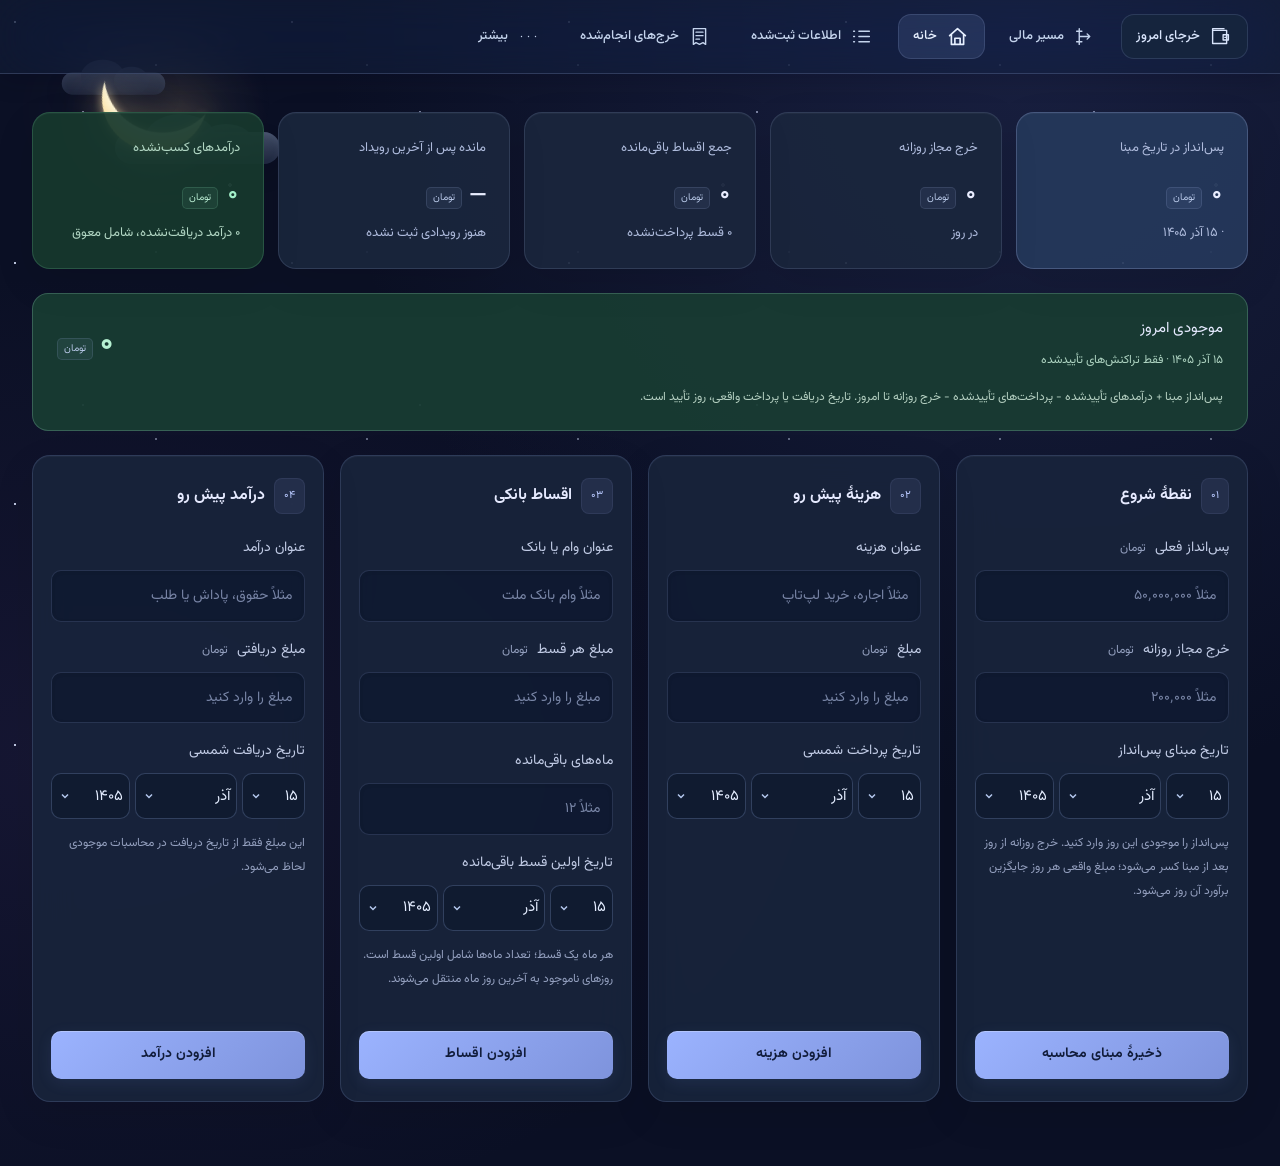
==== index.html @ f8ee8088 "desktop header" ====
<!doctype html>
<html lang="fa" dir="rtl">

<head>
  <base href="./">
  <meta charset="utf-8">
  <meta name="viewport" content="width=device-width,initial-scale=1,viewport-fit=cover">
  <meta name="theme-color" content="#0b1025">
  <title>کش زیاد | برنامه‌ریز پس‌انداز</title>
  <link rel="stylesheet" href="styles.css">
  <link rel="stylesheet" href="typography.css">
  <link rel="stylesheet" href="night.css">
  <link rel="stylesheet" href="date-dropdown.css">
  <link rel="stylesheet" href="readability.css">
  <link rel="stylesheet" href="shooting-stars.css">
  <link rel="stylesheet" href="moon.css">
  <link rel="stylesheet" href="features.css">
  <link rel="stylesheet" href="planning-tools.css">
<link rel="stylesheet" href="controls.css">
<link rel="stylesheet" href="entry-layout.css">
<link rel="stylesheet" href="message-style.css">
<link rel="stylesheet" href="mobile-dock.css">
<link rel="stylesheet" href="more-menu.css">
<link rel="stylesheet" href="spending.css">
<link rel="stylesheet" href="list-timeline.css">
<link rel="stylesheet" href="desktop-header.css">
</head>

<body>
  <div class="moon-clouds" aria-hidden="true"><span class="moon-cloud back"></span><span
      class="moon-cloud front"></span></div>
  <main class="container">
    <div class="data-toolbar"><button id="actual-open" type="button" class="quiet">خرجای امروز</button><a id="timeline-navigation" class="quiet page-link" href="/timeline">مسیر مالی</a><a id="home-navigation" class="quiet page-link" href="/">خانه</a><a id="records-navigation" class="quiet page-link" href="/app/index.html?page=records">اطلاعات ثبت‌شده</a><a id="spending-navigation" class="quiet page-link" href="/spending">خرج‌های انجام‌شده</a><button id="more-open" type="button" class="quiet" aria-haspopup="menu" aria-expanded="false" aria-controls="more-menu">بیشتر</button></div>
<div id="more-menu" class="more-menu" popover="manual" role="menu" aria-label="بیشتر"><button id="export" type="button" role="menuitem">دریافت بک آپ</button><button id="import" type="button" role="menuitem">بازیابی فایل</button><input id="backup-file" type="file" accept="application/json,.json" hidden><button id="delete-all" type="button" role="menuitem" class="delete-all">حذف همهٔ اطلاعات</button></div>
    <!-- <section id="filter-controls" class="filter-panel"><div class="tools-heading"><h2>جست‌وجو و فیلتر</h2><button id="scenario-open" class="quiet" type="button">اگر این خرید را انجام بدهم…</button></div><div class="filter-row"><div><label for="filter-query">عنوان</label><input id="filter-query" type="search" placeholder="جست‌وجوی عنوان…"></div><div><label for="filter-type">نوع</label><select id="filter-type"><option value="all">همه</option><option value="income">درآمد</option><option value="expense">هزینه</option><option value="bank">قسط بانکی</option></select></div><div><label for="filter-status">وضعیت</label><select id="filter-status"><option value="all">همه</option><option value="done">تأییدشده</option><option value="pending">تأییدنشده</option></select></div></div><div class="filter-dates"><div><label><input id="filter-from" type="checkbox">از تاریخ</label><div id="filter-from-date" class="date-picker" aria-label="شروع بازه"></div></div><div><label><input id="filter-to" type="checkbox">تا تاریخ</label><div id="filter-to-date" class="date-picker" aria-label="پایان بازه"></div></div><button id="filter-reset" class="quiet">پاک کردن فیلتر</button></div><p id="filter-summary"></p><p id="filter-error" role="status"></p></section> -->
    <section class="overview" aria-label="خلاصه مالی">
      <article class="balance"><span>پس‌انداز در تاریخ مبنا</span>
        <div class="summary-amount"><strong id="balance-value">۰</strong><span class="currency-badge">تومان</span></div>
        <small id="baseline-label"></small>
      </article>
      <article><span>خرج مجاز روزانه</span>
        <div class="summary-amount"><strong id="daily-value">۰</strong><span class="currency-badge">تومان</span></div>
        <small>در روز</small>
      </article>
      <article><span>جمع اقساط باقی‌مانده</span>
        <div class="summary-amount"><strong id="loans-value">۰</strong><span class="currency-badge">تومان</span></div>
        <small id="loans-count">۰ قسط</small>
      </article>
      <article><span>مانده پس از آخرین رویداد</span>
        <div class="summary-amount"><strong id="final-value">—</strong><span class="currency-badge">تومان</span></div>
        <small id="final-label">هنوز رویدادی ثبت نشده</small>
      </article>
      <article class="upcoming-income"><span>درآمدهای کسب‌نشده</span>
        <div class="summary-amount"><strong id="pending-income-value">۰</strong><span
            class="currency-badge">تومان</span></div><small id="pending-income-count">درآمدهای با تاریخ دریافت بعد از
          امروز</small>
      </article>
    </section>
    <section class="today-panel">
      <div><span>موجودی امروز</span><small id="today-date"></small></div>
      <div class="summary-amount"><strong id="today-value">۰</strong><span class="currency-badge">تومان</span></div>
      <p>پس‌انداز مبنا + درآمدهای تأییدشده − پرداخت‌های تأییدشده − خرج روزانه تا امروز. تاریخ دریافت یا پرداخت واقعی،
        روز تأیید است.</p>
    </section>
    <div class="layout">
      <aside class="forms">
        <section class="panel">
          <div class="panel-title"><span class="step">۰۱</span>
            <h2>نقطهٔ شروع</h2>
          </div>
          <form id="settings-form" novalidate><label for="savings">پس‌انداز فعلی <em>تومان</em></label><input
              id="savings" inputmode="numeric" placeholder="مثلاً ۵۰٬۰۰۰٬۰۰۰" autocomplete="off" required><label
              for="daily">خرج مجاز روزانه <em>تومان</em></label><input id="daily" inputmode="numeric"
              placeholder="مثلاً ۲۰۰٬۰۰۰" autocomplete="off" required><label id="base-date-label">تاریخ مبنای
              پس‌انداز</label>
            <div id="base-date" class="date-picker" role="group" aria-labelledby="base-date-label"></div>
            <p class="field-note">پس‌انداز را موجودی این روز وارد کنید. خرج روزانه از روز بعد از مبنا کسر می‌شود؛ مبلغ
              واقعی هر روز جایگزین برآورد آن روز می‌شود.</p><button type="submit" class="primary">ذخیرهٔ مبنای
              محاسبه</button>
          </form>
        </section>
        <section class="panel">
          <div class="panel-title"><span class="step">۰۲</span>
            <h2 id="expense-heading">هزینهٔ پیش رو</h2>
          </div>
          <form id="expense-form" novalidate><label for="expense-title">عنوان هزینه</label><input id="expense-title"
              maxlength="100" placeholder="مثلاً اجاره، خرید لپ‌تاپ" required><label for="expense-amount">مبلغ
              <em>تومان</em></label><input id="expense-amount" inputmode="numeric" placeholder="مبلغ را وارد کنید" required><label
              id="expense-date-label">تاریخ پرداخت شمسی</label>
            <div id="expense-date" class="date-picker" role="group" aria-labelledby="expense-date-label"></div>
            <div class="form-actions"><button id="expense-submit" type="submit" class="primary">افزودن
                هزینه</button><button id="expense-cancel" type="button" class="quiet" hidden>لغو ویرایش</button></div>
          </form>
        </section>
        <section class="panel">
          <div class="panel-title"><span class="step">۰۳</span>
            <h2 id="loan-heading">اقساط بانکی</h2>
          </div>
          <form id="loan-form" novalidate><label for="loan-title">عنوان وام یا بانک</label><input id="loan-title"
              maxlength="100" placeholder="مثلاً وام بانک ملت" required>
            <div class="two-fields">
              <div><label for="loan-amount">مبلغ هر قسط <em>تومان</em></label><input id="loan-amount"
                  inputmode="numeric" placeholder="مبلغ را وارد کنید" required></div>
              <div><label for="loan-months">ماه‌های باقی‌مانده</label><input id="loan-months" inputmode="numeric"
                  placeholder="مثلاً ۱۲" required></div>
            </div><label id="loan-date-label">تاریخ اولین قسط باقی‌مانده</label>
            <div id="loan-date" class="date-picker" role="group" aria-labelledby="loan-date-label"></div>
            <p class="field-note">هر ماه یک قسط؛ تعداد ماه‌ها شامل اولین قسط است. روزهای ناموجود به آخرین روز ماه منتقل
              می‌شوند.</p>
            <div class="form-actions"><button id="loan-submit" type="submit" class="primary">افزودن
                اقساط</button><button id="loan-cancel" type="button" class="quiet" hidden>لغو ویرایش</button></div>
          </form>
        </section>
        <section class="panel">
          <div class="panel-title"><span class="step">۰۴</span>
            <h2>درآمد پیش رو</h2>
          </div>
          <form id="income-form" novalidate><label for="income-title">عنوان درآمد</label><input id="income-title"
              maxlength="100" placeholder="مثلاً حقوق، پاداش یا طلب" required><label for="income-amount">مبلغ دریافتی
              <em>تومان</em></label><input id="income-amount" inputmode="numeric" placeholder="مبلغ را وارد کنید" required><label
              id="income-date-label">تاریخ دریافت شمسی</label>
            <div id="income-date" class="date-picker" role="group" aria-labelledby="income-date-label"></div>
            <p class="field-note">این مبلغ فقط از تاریخ دریافت در محاسبات موجودی لحاظ می‌شود.</p>
            <div class="form-actions"><button type="submit" class="primary">افزودن درآمد</button></div>
          </form>
        </section>
        
      </aside>
      <div class="content">
        

        <span id="save-state" hidden></span>
      </div>
    </div>
    <section id="records-page" hidden>
      <div class="records-page-heading">
        <div>
          <p class="eyebrow">مدیریت اطلاعات</p>
          <h1>اطلاعات ثبت‌شده</h1>
        </div><a class="quiet page-link" href="/app/index.html">بازگشت به برنامه‌ریز</a>
      </div>
      <div class="content records-page-grid">
        <section class="panel">
          <div class="section-top">
            <h2>وام‌های ثبت‌شده</h2><span class="pill" id="bank-count">۰ وام</span>
          </div>
          <div id="loans-list" class="records"></div>
        </section>

        <section class="panel">
          <div class="section-top">
            <h2>هزینه‌های ثبت‌شده</h2><span class="pill" id="expense-count">۰ هزینه</span>
          </div>
          <div id="expenses-list" class="records"></div>
        </section>

        <section class="panel">
          <div class="section-top">
            <h2>درآمدهای ثبت‌شده</h2><span class="pill" id="income-count">۰ درآمد</span>
          </div>
          <div id="incomes-list" class="records"></div>
        </section>
      </div>
    </section>
    <section id="actual-records-panel" class="panel" style="margin-top:24px">
      <h2>خرج‌های واقعی روزانه</h2>
      <div id="actual-days-list" class="records"></div>
    </section>
    <!-- گزارش ماهانه فعلاً غیرفعال است
<section id="monthly-page" hidden>
      <div class="records-page-heading">
        <div>
          <p class="eyebrow">تصویر ماه‌به‌ماه</p>
          <h1>گزارش ماهانه</h1>
        </div>
      </div>
      <div class="content">
        <section class="panel">
          <div class="section-top">
            <h2>گزارش ماهانه</h2><span class="pill">تومان</span>
          </div>
          <p class="explanation">جمع واقعی و برنامه‌ریزی‌شده با هم؛ ماندهٔ پیش‌بینی‌شده در پایان کامل هر ماه، شامل خرج
            روزانه تا آخر ماه است.</p>
          <div class="monthly-scroll">
            <table class="monthly-table">
              <thead>
                <tr>
                  <th>ماه شمسی</th>
                  <th>درآمد</th>
                  <th>هزینه</th>
                  <th>اقساط</th>
                  <th>خرج روزانه</th>
                  <th>ماندهٔ پایان ماه</th>
                </tr>
              </thead>
              <tbody id="monthly-body"></tbody>
            </table>
          </div><button id="monthly-more" class="quiet load-more" hidden>ماه‌های بیشتر</button>
        </section>
      </div>
    </section>
  -->
<section id="timeline-page" hidden><div class="records-page-heading"><h1>مسیر مالی</h1><a class="quiet page-link" href="/">بازگشت به داشبورد</a></div><div class="content"><section class="panel forecast">
          <div class="section-top">
            <div>
              <p class="eyebrow">مسیر مالی شما</p>
              <h2>پس از هر دریافت و پرداخت چقدر می‌ماند؟</h2>
            </div><span class="pill" id="event-count">۰ پرداخت</span>
          </div>
          <p class="explanation">مانده = پس‌انداز مبنا + درآمدهای دریافتی تا این تاریخ − خرج روزانهٔ روزهای سپری‌شده −
            هزینه‌ها و اقساط تا همین تاریخ.</p>
          <div class="event-legend" aria-label="راهنمای رنگ رویدادها"><span class="income">درآمد · افزایش
              موجودی</span><span class="expense">هزینه · کاهش موجودی</span><span class="bank">قسط بانکی · کاهش
              موجودی</span></div>
          <div class="insight" id="insight"></div>
          <div id="timeline" class="timeline"></div>
          <div id="empty" class="empty"><span aria-hidden="true">＋</span>
            <h3>اولین رویداد مالی را اضافه کنید</h3>
            <p>درآمد، هزینه یا قسط بانکی ثبت کنید تا ماندهٔ هر تاریخ مشخص شود.</p>
          </div><button id="show-more" class="quiet load-more" hidden>نمایش رویدادهای بیشتر</button>
        </section></div></section>
<section id="spending-page" hidden><header class="spent-heading"><div><p class="eyebrow">دفتر خرج‌های شما</p><h1>خرج‌های انجام‌شده</h1></div><div class="spent-summary"><strong><span id="spent-total">۰</span> تومان</strong><span id="spent-count">۰ خرج</span></div></header><div class="spent-layout"><section class="panel spent-form-panel"><h2>ثبت خرج</h2><form id="spent-form" novalidate><label for="spent-title">عنوان</label><input id="spent-title" maxlength="100" placeholder="مثلاً خرید نان یا تاکسی" required><label for="spent-amount">هزینه به تومان</label><input id="spent-amount" inputmode="numeric" placeholder="مبلغ را وارد کنید" required><label id="spent-date-label">تاریخ دقیق شمسی</label><div id="spent-date" class="date-picker" role="group" aria-labelledby="spent-date-label"></div><p>جمع ریزخرج‌های هر روز جای برآورد روزانهٔ همان روز می‌نشیند. هزینه یا قسطی که جدا ثبت کرده‌اید، اینجا دوباره وارد نکنید. روزهای قبل از مبنا فقط در این دفتر ثبت می‌شوند.</p><div class="spent-actions"><button id="spent-submit" type="submit" class="primary">ثبت خرج</button><button id="spent-cancel" type="button" class="quiet" hidden>لغو ویرایش</button></div></form></section><div id="spent-months" class="spent-months"></div></div></section>
</main>
  <div id="toast" class="toast" role="status" aria-live="polite" hidden></div>
  <dialog id="actual-dialog">
          <h2>خرجای امروز</h2>
          <p class="actual-note">مجموع خریدهای روزانه را ثبت کنید؛ مبلغ این روز جای سقف تخمینی می‌نشیند. هزینه‌ها و
            اقساطی را که جدا ثبت کرده‌اید دوباره وارد نکنید. روز بدون خرج را صفر ثبت کنید. ثبت در خود روز مبنا هم مجاز است؛ مبلغ آن روز مستقیماً از موجودی کم می‌شود.</p>
          <form id="actual-form" novalidate><label for="actual-amount">مجموع خرج روز به تومان</label><input
              id="actual-amount" inputmode="numeric" placeholder="مبلغ را وارد کنید"><label>تاریخ روز</label>
            <div id="actual-date" class="date-picker" aria-label="تاریخ خرج واقعی"></div><button class="primary"
              type="submit" style="margin-top:16px">ثبت خرج واقعی</button>
          <button type="button" id="actual-cancel" class="quiet">انصراف</button></form>
        </dialog>
  <dialog id="confirm-dialog">
    <form method="dialog">
      <h2 id="confirm-title">حذف رکورد</h2>
      <p>این مورد از برنامه و محاسبات حذف می‌شود.</p>
      <div class="dialog-actions"><button value="cancel" class="quiet">انصراف</button><button value="delete"
          class="danger">حذف</button></div>
    </form>
  </dialog>
  <dialog id="delete-all-dialog">
    <form method="dialog">
      <h2>حذف همهٔ اطلاعات؟</h2>
      <p>پس‌انداز، خرج روزانه، هزینه‌ها، درآمدها و تمام اقساط بانکی پاک می‌شوند. این عملیات قابل بازگشت نیست؛ برای
        نگه‌داری اطلاعات ابتدا فایل بگیرید.</p>
      <div class="dialog-actions"><button value="cancel" class="quiet" autofocus>انصراف</button><button
          value="delete-all" class="danger">حذف همهٔ اطلاعات</button></div>
    </form>
  </dialog>
  <dialog id="edit-dialog">
    <form id="edit-form" novalidate>
      <h2>ویرایش رکورد</h2><label for="edit-title">عنوان</label><input id="edit-title" maxlength="100" required><label
        for="edit-amount">مبلغ به تومان</label><input id="edit-amount" inputmode="numeric" required>
      <div id="edit-months-field"><label for="edit-months">تعداد ماه‌ها</label><input id="edit-months"
          inputmode="numeric"></div><label id="edit-date-label">تاریخ شمسی</label>
      <div id="edit-date" class="date-picker" role="group" aria-labelledby="edit-date-label"></div>
      <p id="edit-note" class="field-note"></p>
      <div class="dialog-actions"><button id="edit-cancel" type="button" class="quiet">انصراف</button><button
          type="submit" class="primary">ذخیره تغییرات</button></div>
    </form>
  </dialog>
  <dialog id="scenario-dialog">
    <form id="scenario-form" novalidate>
      <h2>شبیه‌سازی خرید</h2>
      <p class="actual-note">بدون تغییر یا ذخیره در اطلاعات اصلی، اثر یک خرید را بررسی کنید.</p><label
        for="scenario-title">عنوان خرید</label><input id="scenario-title" maxlength="100"
        placeholder="مثلاً خرید گوشی"><label for="scenario-amount">مبلغ به تومان</label><input id="scenario-amount"
        inputmode="numeric"><label>تاریخ خرید</label>
      <div id="scenario-date" class="date-picker" aria-label="تاریخ خرید فرضی"></div>
      <div class="tools-actions"><button type="submit" class="primary">محاسبهٔ اثر خرید</button><button
          id="scenario-close" type="button" class="quiet">بستن</button></div>
      <div id="scenario-result" aria-live="polite"></div>
    </form>
  </dialog>
  <script src="page-view.js"></script>
  <script src="planner.js"></script>
  <script src="finance.js"></script>
  <script src="toast-ui.js"></script>
  <script src="app.js"></script>
  <script src="features.js"></script>
  <script src="planning-tools.js"></script>
  <script src="spending.js"></script>
<script src="amount-format.js"></script>
  <script src="date-dropdown.js"></script>
  <script src="shooting-stars.js"></script>
<script src="toolbar.js"></script>
<script src="more.js"></script>
</body>

</html>
---- styles.css ----
:root {
    font-family: Tahoma, 'Segoe UI', sans-serif;
    color: #273c33;
    background: #f3f5f1;
    font-size: 14px;
    --green: #286449;
    --muted: #758177;
    --line: #e4e9e1
}

* {
    box-sizing: border-box
}

body {
    margin: 0
}

button,
input,
select {
    font: inherit
}

button {
    cursor: pointer
}

button,
input,
select {
    border-radius: 10px
}

button {
    border: 0;
    transition: background .2s, transform .2s
}

button:hover {
    transform: translateY(-1px)
}

button:disabled {
    cursor: wait;
    opacity: .6
}

button[hidden],
[hidden] {
    display: none !important
}

h1,
h2,
h3,
p {
    margin: 0
}

h2 {
    font-size: 16px;
    line-height: 1.8
}

h3 {
    font-size: 15px
}

.container {
    max-width: 1280px;
    margin: auto;
    padding: 38px 32px
}

.header {
    display: flex;
    justify-content: space-between;
    align-items: center;
    gap: 20px;
    margin-bottom: 30px
}

.identity {
    display: flex;
    gap: 14px;
    align-items: center
}

.logo {
    width: 48px;
    height: 48px;
    display: grid;
    place-items: center;
    background: var(--green);
    border-radius: 16px;
    color: white;
    font-size: 28px
}

h1 {
    font-size: 27px;
    font-weight: 700
}

.identity p {
    color: var(--muted);
    font-size: 12px;
    margin-top: 6px
}

.backup {
    display: flex;
    gap: 8px
}

.quiet {
    padding: 11px 15px;
    background: #eaf0e5;
    color: #42604b;
    font-size: 12px
}

.quiet:hover {
    background: #dfe8d9
}

.overview {
    display: grid;
    grid-template-columns: repeat(4, minmax(0, 1fr));
    gap: 14px;
    margin-bottom: 24px
}

.overview article {
    background: white;
    border: 1px solid var(--line);
    border-radius: 18px;
    padding: 23px;
    min-width: 0
}

.overview .balance {
    background: #254d3b;
    color: #fff;
    border-color: #254d3b
}

.overview article>span {
    font-size: 12px;
    display: block;
    color: var(--muted);
    margin-bottom: 16px
}

.overview .balance>span,
.overview .balance small {
    color: #c3d5c3
}

.overview strong {
    font-family: 'Segoe UI', Tahoma, sans-serif;
    display: block;
    font-size: clamp(21px, 2.2vw, 30px);
    font-weight: 600;
    overflow-wrap: anywhere;
    font-variant-numeric: tabular-nums
}

.overview small {
    display: block;
    font-size: 11px;
    margin-top: 9px;
    color: var(--muted);
    line-height: 1.8
}

.layout {
    display: grid;
    grid-template-columns: 340px minmax(0, 1fr);
    gap: 24px;
    align-items: start
}

.forms,
.content {
    display: grid;
    gap: 20px;
    min-width: 0
}

.panel {
    background: #fff;
    border: 1px solid var(--line);
    border-radius: 18px;
    padding: 24px
}

.panel-title {
    display: flex;
    gap: 12px;
    align-items: center;
    margin-bottom: 24px
}

.step {
    font-size: 11px;
    background: #eff3e9;
    color: #6b8061;
    border-radius: 8px;
    padding: 7px 9px
}

label {
    display: block;
    font-size: 12px;
    margin: 16px 0 8px;
    color: #526556
}

label:first-child {
    margin-top: 0
}

label em {
    font-size: 10px;
    font-style: normal;
    color: #8d978d;
    margin-right: 5px
}

input,
select {
    width: 100%;
    min-width: 0;
    min-height: 44px;
    border: 1px solid #dce3d8;
    background: #fbfcf9;
    padding: 10px 12px;
    color: #2b4232;
    outline: none
}

input:focus,
select:focus {
    border-color: #7f9e75;
    box-shadow: 0 0 0 3px #66935c14
}

input::placeholder {
    color: #a3ada1;
    font-size: 12px
}

.date-picker {
    display: grid;
    grid-template-columns: .8fr 1.3fr 1fr;
    gap: 6px
}

.date-picker select {
    padding: 9px 6px;
    font-size: 12px
}

.field-note {
    color: #86907f;
    font-size: 11px;
    line-height: 2;
    margin: 12px 0
}

.primary {
    padding: 13px 18px;
    background: var(--green);
    color: white;
    font-size: 13px
}

.primary:hover {
    background: #1e5039
}

.forms .primary {
    flex: 1
}

#settings-form>.primary {
    width: 100%;
    margin-top: 8px
}

.form-actions {
    display: flex;
    gap: 8px;
    margin-top: 20px
}

.two-fields {
    display: grid;
    grid-template-columns: 1.2fr 1fr;
    gap: 10px
}

.two-fields label {
    margin-top: 16px
}

.section-top {
    display: flex;
    justify-content: space-between;
    align-items: center;
    gap: 12px
}

.pill {
    background: #eef3e8;
    color: #70815e;
    border-radius: 100px;
    padding: 6px 10px;
    font-size: 11px;
    white-space: nowrap
}

.eyebrow {
    color: #829478;
    font-size: 11px;
    margin-bottom: 7px
}

.explanation {
    color: var(--muted);
    line-height: 2;
    font-size: 12px;
    margin: 18px 0
}

.insight {
    border: 1px solid #dbe7d2;
    background: #f3f8ed;
    color: #4d693d;
    border-radius: 12px;
    font-size: 12px;
    line-height: 2;
    padding: 14px 16px;
    margin-bottom: 22px
}

.insight.warning {
    background: #fff5ef;
    border-color: #f3dece;
    color: #9a5933
}

.insight:empty {
    display: none
}

.timeline {
    display: grid;
    gap: 12px
}

.payment {
    border: 1px solid #e6ebe1;
    border-radius: 13px;
    overflow: hidden
}

.payment-head {
    display: flex;
    justify-content: space-between;
    gap: 12px;
    background: #f7f9f4;
    padding: 12px 16px;
    color: #718367;
    font-size: 12px
}

.payment-head .past {
    font-size: 10px;
    color: #8b9186
}

.payment-items {
    padding: 4px 16px
}

.payment-line {
    display: flex;
    gap: 10px;
    justify-content: space-between;
    padding: 12px 0;
    border-bottom: 1px solid #eff1eb;
    line-height: 1.8;
    font-size: 13px
}

.payment-line:last-child {
    border: 0
}

.payment-line span:first-child {
    overflow-wrap: anywhere;
    min-width: 0
}

.payment-line .amount {
    white-space: nowrap;
    color: #536b51
}

.type {
    font-style: normal;
    font-size: 10px;
    padding: 3px 6px;
    border-radius: 5px;
    background: #eef0fb;
    color: #777fa9;
    margin-left: 7px;
    white-space: nowrap
}

.type.bank {
    background: #f7efdf;
    color: #987a3c
}

.day-cost {
    padding: 0 16px 12px;
    font-size: 11px;
    color: #8a9483;
    line-height: 1.8
}

.payment-total {
    border-top: 1px solid #e9eee3;
    padding: 14px 16px;
    display: flex;
    justify-content: space-between;
    gap: 10px;
    align-items: center;
    font-size: 12px
}

.payment-total strong {
    font-size: 18px;
    font-weight: 600
}

.negative {
    color: #bd594b !important
}

.payment-total small {
    font-size: 10px;
    font-weight: 400;
    margin-right: 3px
}

.empty {
    text-align: center;
    padding: 58px 12px;
    color: #809076
}

.empty>span {
    display: grid;
    place-items: center;
    margin: 0 auto 18px;
    width: 48px;
    height: 48px;
    border-radius: 50%;
    background: #f0f5eb;
    font-size: 27px;
    color: #9bad8c
}

.empty h3 {
    color: #647858;
    margin-bottom: 10px
}

.empty p {
    font-size: 12px;
    line-height: 2
}

.records {
    display: grid;
    margin-top: 18px
}

.record {
    padding: 17px 0;
    border-bottom: 1px solid #edf0e8;
    display: flex;
    gap: 14px;
    justify-content: space-between;
    align-items: center
}

.record:last-child {
    border-bottom: 0;
    padding-bottom: 0
}

.record h3 {
    line-height: 1.8;
    overflow-wrap: anywhere
}

.record p {
    font-size: 11px;
    color: #829078;
    line-height: 2;
    margin-top: 4px
}

.record-main {
    min-width: 0
}

.record-actions {
    display: flex;
    gap: 5px;
    flex-shrink: 0
}

.record-actions button {
    background: transparent;
    color: #75856a;
    font-size: 11px;
    padding: 8px
}

.record-actions button.delete {
    color: #b4695e
}

.record-actions button:hover {
    background: #f3f5ef
}

.records>.muted {
    color: #919b8b;
    font-size: 12px;
    line-height: 1.8
}

.footnote {
    padding: 0 6px;
    color: #919b8c;
    font-size: 11px;
    line-height: 2.2
}

.footnote>span {
    color: #6b805c
}

.footnote p {
    margin-top: 5px
}

.toast {
    position: fixed;
    bottom: 24px;
    left: 50%;
    transform: translateX(-50%);
    max-width: min(90vw, 500px);
    padding: 15px 22px;
    border-radius: 13px;
    background: #254d3b;
    color: white;
    box-shadow: 0 10px 30px #203d3025;
    font-size: 13px;
    z-index: 10;
    line-height: 1.9
}

.toast.error {
    background: #993f35
}

.load-more {
    display: block;
    margin: 20px auto 0
}

dialog {
    border: 1px solid var(--line);
    border-radius: 18px;
    max-width: 400px;
    width: 90%;
    padding: 26px;
    color: #273c33
}

dialog::backdrop {
    background: #18332766;
    backdrop-filter: blur(3px)
}

dialog p {
    font-size: 13px;
    line-height: 2;
    margin: 15px 0 25px;
    color: #7b8773
}

.dialog-actions {
    display: flex;
    justify-content: flex-end;
    gap: 10px
}

.danger {
    color: white;
    background: #af5149;
    padding: 11px 20px
}

:focus-visible {
    outline: 2px solid #789c65;
    outline-offset: 3px
}

@media(max-width:1000px) {
    .container {
        padding: 26px 20px
    }

    .layout {
        grid-template-columns: 300px minmax(0, 1fr);
        gap: 18px
    }

    .panel {
        padding: 20px
    }

    .overview {
        grid-template-columns: repeat(2, minmax(0, 1fr))
    }

    .overview strong {
        font-size: 27px
    }
}

@media(max-width:700px) {
    .container {
        padding: 24px 16px
    }

    .header {
        align-items: flex-start;
        flex-direction: column;
        gap: 18px
    }

    .backup {
        width: 100%
    }

    .backup button {
        flex: 1
    }

    .overview {
        gap: 10px
    }

    .overview article {
        padding: 17px 14px;
        border-radius: 14px
    }

    .overview article>span {
        font-size: 11px;
        margin-bottom: 13px
    }

    .overview strong {
        font-size: 23px
    }

    .layout {
        grid-template-columns: 1fr
    }

    .forms {
        gap: 16px
    }

    .content {
        gap: 16px
    }

    .panel {
        padding: 20px;
        border-radius: 15px
    }

    .forecast .section-top {
        align-items: flex-start
    }

    .forecast h2 {
        font-size: 15px
    }

    .record {
        align-items: flex-start;
        gap: 8px
    }

    .record-actions {
        gap: 0
    }

    .payment-head {
        font-size: 11px
    }

    .payment-line {
        font-size: 12px
    }

    .payment-total strong {
        font-size: 17px
    }

    .footnote {
        margin-bottom: 20px
    }
}

@media(prefers-reduced-motion:no-preference) {

    .panel,
    .overview {
        animation: enter .45s ease both
    }

    @keyframes enter {
        from {
            opacity: 0;
            transform: translateY(8px)
        }

        to {
            opacity: 1;
            transform: translateY(0)
        }
    }
}

@media(prefers-reduced-motion:reduce) {
    * {
        animation: none !important;
        transition: none !important
    }
}
---- typography.css ----
@font-face {
  font-family: Vazirmatn;
  src: url('fonts/Vazirmatn.woff2') format('woff2');
  font-weight: 100 900;
  font-style: normal;
  font-display: swap;
}

:root {
  font-family: Vazirmatn, Tahoma, sans-serif;
  font-size: 15px;
}

body {
  line-height: 1.85;
}

button,
input,
select,
textarea {
  font-family: inherit;
}

.overview strong {
  font-family: inherit;
  letter-spacing: -.6px;
  line-height: 1.6;
}

h1,
h2,
h3 {
  font-weight: 650;
}

label {
  font-size: 14px;
}

label em,
.field-note,
.footnote {
  font-size: 12px;
}

.date-picker select,
.quiet,
.primary {
  font-size: 14px;
}

.identity p,
.overview article>span,
.overview small {
  font-size: 13px;
}

.explanation,
.insight,
.payment-line,
.record p {
  font-size: 14px;
}

.payment-head,
.day-cost,
.payment-total {
  font-size: 13px;
}

input::placeholder {
  font-size: 13px;
}

@media (max-width:700px) {

  .overview article>span,
  .payment-head,
  .day-cost {
    font-size: 12px;
  }

  .date-picker select {
    font-size: 13px;
  }
}
---- night.css ----
:root {
    color-scheme: dark;
    --green: #7f9ff3;
    --muted: #a5afcc;
    --line: #b6c8ff1a;
    background: #0b1025;
    color: #e6eaff
}

.payment-line .income-amount {
    color: #9cddc0;
    direction: ltr;
    unicode-bidi: isolate
}

.data-toolbar {
    display: flex;
    justify-content: space-between;
    align-items: center;
    gap: 12px;
    margin-bottom: 24px;
    flex-wrap: wrap
}

.delete-all {
    background: #da797512;
    color: #f2a6a0;
    border: 1px solid #ed93882e;
    padding: 9px 13px;
    font-size: 12px
}

.delete-all:hover {
    background: #da797525
}

body {
    background: radial-gradient(ellipse at 80% 2%, #35407855, transparent 48%), radial-gradient(ellipse at 5% 65%, #41306935, transparent 45%), #0b1025;
    min-height: 100vh;
    isolation: isolate
}

body::before {
    content: '';
    position: fixed;
    inset: 0;
    z-index: -2;
    pointer-events: none;
    background-image: radial-gradient(1.5px 1.5px at 15px 22px, #dbe6ffd9 90%, transparent), radial-gradient(1px 1px at 83px 112px, #d2ddff88 90%, transparent), radial-gradient(1px 1px at 156px 65px, #dbe6ff66 90%, transparent), radial-gradient(2px 2px at 230px 185px, #dbe6ff88 90%, transparent);
    background-size: 277px 241px, 337px 293px, 211px 187px, 493px 397px
}

body::after {
    content: '';
    position: fixed;
    top: 45px;
    left: 8%;
    width: 106px;
    height: 106px;
    border-radius: 50%;
    background: radial-gradient(circle at 33% 28%, #fffdf2, #d9e3ff 60%, #9eafdc);
    box-shadow: 0 0 45px #b7ccff25, 0 0 110px #a9baff1f;
    z-index: -1;
    pointer-events: none;
    opacity: .8
}

.container {
    position: relative
}

.header {
    padding-bottom: 12px
}

.logo {
    background: linear-gradient(145deg, #8b9fe74d, #b2c3ff1a);
    border: 1px solid #bbcdff33;
    box-shadow: inset 0 1px 0 #ffffff20;
    color: #e1e7ff
}

.identity p {
    color: #a9b4d2
}

.panel,
.overview article {
    background: linear-gradient(130deg, #b7c8ff12, #a8bcff06);
    border: 1px solid #b8cbff24;
    backdrop-filter: blur(20px);
    -webkit-backdrop-filter: blur(20px);
    box-shadow: 0 14px 40px #00000019, inset 0 1px 0 #ffffff09
}

.overview .balance {
    background: linear-gradient(130deg, #829cff33, #5768bb1a);
    border-color: #bdd0ff3a;
    color: #f0f3ff
}

.overview article>span,
.overview small,
.overview .balance>span,
.overview .balance small {
    color: #aebbdc
}

.overview strong {
    color: #e9edff
}

.panel-title .step,
.step,
.pill {
    background: #9eafff16;
    color: #b9c9ff;
    border: 1px solid #b0c5ff15
}

label {
    color: #c1cbe5
}

label em,
.field-note {
    color: #939fbe
}

input,
select {
    color: #e4eaff;
    background: #080f255e;
    border-color: #a4b8ef29;
    box-shadow: inset 0 1px 4px #00000012
}

select option {
    background: #182139;
    color: #e7ecff
}

input::placeholder {
    color: #7885a6
}

input:focus,
select:focus {
    border-color: #a1baff;
    box-shadow: 0 0 0 3px #98afff14;
    background: #17213d88
}

.primary {
    background: linear-gradient(135deg, #9bb3ff, #7e93dc);
    color: #111c3a;
    font-weight: 650;
    box-shadow: 0 4px 16px #7796f219, inset 0 1px 0 #ffffff40
}

.primary:hover {
    background: linear-gradient(135deg, #b2c4ff, #97aaf1)
}

.quiet {
    background: #b1c5ff12;
    border: 1px solid #bbccff22;
    color: #c6d4ff
}

.quiet:hover {
    background: #b1c5ff24
}

.eyebrow {
    color: #9eadde
}

.explanation {
    color: #9fabcc
}

.insight {
    background: #8cadff0e;
    border-color: #a7baff25;
    color: #c0cfff
}

.insight.warning {
    background: #ec9c6410;
    border-color: #e5ad7630;
    color: #f0c398
}

.payment {
    background: #0c142930;
    border-color: #b6c7fb1c
}

.payment-head {
    background: #a3b7ff0a;
    color: #b6c5ec
}

.payment-line {
    border-color: #aabbef12;
    color: #e1e7f8
}

.payment-line .amount {
    color: #bac9ec
}

.payment-total {
    border-color: #b2c6ff20;
    background: #8da4ff07
}

.payment-total strong {
    color: #b8d4ff
}

.day-cost {
    color: #8f9ec0
}

.negative {
    color: #ffa69b !important
}

.type {
    background: #9e9cff1c;
    color: #d0c7ff
}

.type.bank {
    background: #edc67e15;
    color: #e8cf9c
}

.record {
    border-color: #b0c0ef14
}

.record p {
    color: #98a8cc
}

.record-actions button {
    color: #b2c7f2
}

.record-actions button.delete {
    color: #efa89e
}

.record-actions button:hover {
    background: #a5bfff12
}

.records>.muted,
.empty {
    color: #93a3c5
}

.empty h3 {
    color: #c2ceea
}

.empty>span {
    background: #b4c9ff0e;
    color: #a8bdf2;
    border: 1px solid #bad0ff16
}

.footnote,
.footnote p {
    color: #8593b5
}

.footnote>span {
    color: #a7b8df
}

.toast {
    background: #29385deF;
    color: #edf2ff;
    border: 1px solid #c5d5ff33;
    backdrop-filter: blur(20px);
    box-shadow: 0 12px 40px #00000040
}

.toast.error {
    background: #763b44ed
}

dialog {
    background: #18223cf5;
    border-color: #a7beff33;
    color: #e5ebff;
    box-shadow: 0 30px 100px #0008
}

dialog::backdrop {
    background: #04071999;
    backdrop-filter: blur(8px)
}

dialog p {
    color: #a2b1d1
}

.danger {
    background: #b9656b;
    color: white
}

:focus-visible {
    outline-color: #a5c0ff
}

::selection {
    background: #b5c7ff44;
    color: #fff
}

@media(prefers-reduced-motion:no-preference) {
    body::before {
        animation: starlight 7s ease-in-out infinite alternate
    }

    @keyframes starlight {
        from {
            opacity: .5
        }

        to {
            opacity: .95
        }
    }

    .panel {
        transition: border-color .25s, box-shadow .25s
    }

    .panel:hover {
        border-color: #b8cbff38;
        box-shadow: 0 16px 45px #00000022, inset 0 1px 0 #ffffff0d
    }
}

@media(max-width:700px) {
    body::after {
        width: 76px;
        height: 76px;
        top: 30px;
        left: 22px;
        opacity: .65
    }

    .header {
        position: relative
    }

    .backup {
        position: relative;
        z-index: 1
    }

    .panel,
    .overview article {
        backdrop-filter: blur(12px);
        -webkit-backdrop-filter: blur(12px)
    }
}
---- date-dropdown.css ----
.date-picker select {
    appearance: none;
    -webkit-appearance: none;
    cursor: pointer;
    padding-left: 24px;
    background-image: url("data:image/svg+xml,%3Csvg xmlns='http://www.w3.org/2000/svg' width='12' height='12' fill='none' stroke='%23b5c8ee' stroke-width='1.5'%3E%3Cpath d='m3 4.5 3 3 3-3'/%3E%3C/svg%3E");
    background-repeat: no-repeat;
    background-position: left 8px center
}

.date-options {
    position: fixed;
    z-index: 100;
    max-height: 200px;
    overflow-y: auto;
    overscroll-behavior: contain;
    background: #1b2540f5;
    backdrop-filter: blur(24px);
    -webkit-backdrop-filter: blur(24px);
    border: 1px solid #bdcfff33;
    border-radius: 12px;
    padding: 5px;
    box-shadow: 0 15px 40px #0006;
    direction: rtl;
    scrollbar-width: thin;
    scrollbar-color: #788dbb55 transparent
}

.date-options button {
    display: block;
    width: 100%;
    border: 0;
    border-radius: 7px;
    background: transparent;
    color: #cbd7f3;
    text-align: center;
    font-family: inherit;
    font-size: 13px;
    min-height: 36px;
    padding: 7px 4px;
    transform: none;
    cursor: pointer;
    line-height: 1.6
}

.date-options button:hover,
.date-options button:focus-visible {
    background: #a5baff20;
    color: #fff;
    outline: none
}

.date-options button[aria-selected=true] {
    background: #8eaafa2a;
    color: #dce7ff;
    font-weight: 700;
    box-shadow: inset 0 0 0 1px #a5c1ff25
}

.date-picker select[aria-expanded=true] {
    border-color: #a1baff;
    box-shadow: 0 0 0 3px #98afff14
}
---- readability.css ----
/* Solid reading surfaces; color always accompanied by a written category. */
.overview {
    grid-template-columns: repeat(5, minmax(0, 1fr))
}

.summary-amount {
    display: flex;
    align-items: baseline;
    gap: 7px;
    flex-wrap: wrap
}

.overview .summary-amount strong {
    font-size: clamp(19px, 1.8vw, 27px);
    min-width: 0
}

.currency-badge {
    display: inline-block;
    flex-shrink: 0;
    font-size: 10px;
    line-height: 1.8;
    padding: 1px 6px;
    border-radius: 5px;
    background: #aec4ff12;
    color: #b9c9e9;
    border: 1px solid #b8ccff20
}

.overview .upcoming-income {
    background: #17382eed;
    border-color: #4e967355
}

.overview .upcoming-income>span,
.overview .upcoming-income small {
    color: #b2d7c4
}

.overview .upcoming-income strong {
    color: #a2f0c9
}

.upcoming-income .currency-badge {
    background: #8ee3b512;
    color: #b9ecd2;
    border-color: #8ee3b52a
}

@media(max-width:1100px) {
    .overview {
        grid-template-columns: repeat(3, minmax(0, 1fr))
    }
}

@media(max-width:700px) {
    .overview {
        grid-template-columns: repeat(2, minmax(0, 1fr))
    }

    .overview .upcoming-income {
        grid-column: 1/-1
    }

    .overview .summary-amount strong {
        font-size: 23px
    }
}

.page-link {
    border-radius: 10px
}

.page-link {
    display: inline-flex;
    align-items: center;
    text-decoration: none;
    font-size: 13px;
    line-height: 1.8
}

.records-page-heading {
    display: flex;
    justify-content: space-between;
    align-items: center;
    gap: 20px;
    margin: 15px 0 28px
}

.records-page-heading h1 {
    font-size: 25px
}

.records-page-grid {
    grid-template-columns: repeat(3, minmax(0, 1fr));
    align-items: start
}

.records-page-grid .record {
    flex-wrap: wrap
}

.records-page-grid .record-actions {
    margin-right: auto
}

@media(max-width:1000px) {
    .records-page-grid {
        grid-template-columns: 1fr
    }
}

@media(max-width:700px) {
    .records-page-heading {
        align-items: flex-start;
        flex-direction: column
    }

    .records-page-heading h1 {
        font-size: 22px
    }

    .data-toolbar>.page-link {
        order: 3
    }
}

.content>.panel {
    background: #141e34;
    backdrop-filter: none;
    -webkit-backdrop-filter: none;
    border-color: #35425b;
    box-shadow: 0 10px 28px #0002
}

.content h2 {
    color: #f1f5ff
}

.explanation {
    color: #bfcae0;
    line-height: 2.1
}

.eyebrow {
    color: #a9bfe9
}

.event-legend {
    display: flex;
    gap: 10px;
    flex-wrap: wrap;
    margin: 18px 0 22px
}

.event-legend span,
.event-badge {
    display: inline-flex;
    align-items: center;
    justify-content: center;
    border-radius: 6px;
    font-size: 12px;
    font-weight: 600;
    padding: 4px 10px;
    line-height: 1.8;
    white-space: nowrap
}

.event-legend .income,
.event-badge.income {
    background: #163f34;
    color: #a2f0c9
}

.event-legend .expense,
.event-badge.expense {
    background: #482730;
    color: #ffbec7
}

.event-legend .bank,
.event-badge.bank {
    background: #42351f;
    color: #f7d68f
}

.timeline {
    gap: 24px
}

.payment {
    background: #19243b;
    border: 1px solid #40506d;
    border-radius: 14px;
    box-shadow: 0 5px 14px #0002
}

.payment-head {
    background: #24334e;
    color: #e3ecff;
    padding: 15px 18px;
    font-size: 14px;
    font-weight: 650;
    border-bottom: 1px solid #425373
}

.payment-line {
    margin: 10px 12px;
    padding: 15px 14px;
    border: 1px solid transparent !important;
    border-right: 4px solid !important;
    border-radius: 9px;
    align-items: center;
    gap: 18px;
    font-size: 15px
}

.payment-line.event-income {
    background: #153b31;
    border-color: #2d6552 !important;
    border-right-color: #63d6a2 !important
}

.payment-line.event-expense {
    background: #38232e;
    border-color: #62404c !important;
    border-right-color: #ee92a0 !important
}

.payment-line.event-bank {
    background: #362e20;
    border-color: #655338 !important;
    border-right-color: #e9bd66 !important
}

.event-description {
    display: flex;
    flex-direction: column;
    align-items: flex-start;
    gap: 8px;
    min-width: 0;
    line-height: 1.9
}

.event-title {
    color: #f4f6fc;
    font-weight: 550;
    overflow-wrap: anywhere
}

.event-subtitle {
    font-size: 12px;
    color: #c1cee3
}

.payment-line .amount {
    font-size: 16px;
    font-weight: 650;
    white-space: normal;
    text-align: left;
    flex-shrink: 0;
    font-variant-numeric: tabular-nums;
    max-width: 48%
}

.event-income .amount {
    color: #a2f0c9 !important
}

.event-expense .amount {
    color: #ffbec7 !important
}

.event-bank .amount {
    color: #f7d68f !important
}

.amount-value {
    direction: ltr;
    unicode-bidi: isolate;
    display: inline-block
}

.amount-unit {
    display: block;
    font-size: 11px;
    font-weight: 400;
    margin-top: 2px;
    color: inherit;
    opacity: .85
}

.day-cost {
    padding: 10px 18px 18px;
    color: #b6c3db;
    font-size: 12px;
    line-height: 2
}

.payment-total {
    background: #22324e;
    border-top: 1px solid #485c7b;
    padding: 18px;
    color: #d8e4f9
}

.payment-total strong {
    color: #b8d6ff;
    font-size: 21px
}

.payment-total:has(.negative) {
    background: #3a2631;
    border-top-color: #70505c
}

.negative {
    color: #ffaaa4 !important
}

.records {
    gap: 12px
}

.record {
    padding: 16px !important;
    background: #1a263d;
    border: 1px solid #3c4b65 !important;
    border-radius: 10px;
    border-right-width: 4px !important
}

.record h3 {
    color: #f0f4ff;
    font-size: 16px
}

.record p {
    color: #c0cce2;
    font-size: 13px;
    line-height: 2.1
}

.record.record-incomes {
    border-right-color: #63d6a2 !important
}

.record.record-expenses {
    border-right-color: #ee92a0 !important
}

.record.record-loans {
    border-right-color: #e9bd66 !important
}

.record-actions .delete {
    background: #402934;
    color: #ffc2c8;
    padding: 7px 11px;
    border: 1px solid #77505c
}

.record-actions .delete:hover {
    background: #573542
}

.records>.muted {
    color: #b3bfd4
}

.insight {
    background: #203c36;
    color: #bee8d5;
    border-color: #3f695a
}

.insight.warning {
    background: #443321;
    color: #f1d5ac;
    border-color: #78603b
}

.overview article {
    background: #1a263ded
}

.overview .balance {
    background: #25395bed
}

@media(max-width:700px) {
    .payment-line {
        margin: 9px;
        padding: 12px 10px;
        gap: 10px;
        font-size: 14px
    }

    .payment-line .amount {
        font-size: 14px
    }

    .payment-total {
        flex-wrap: wrap;
        gap: 8px
    }

    .payment-total strong {
        font-size: 19px
    }

    .payment-head {
        font-size: 13px
    }

    .event-badge {
        font-size: 11px
    }

    .record h3 {
        font-size: 15px
    }

    .record p {
        font-size: 12px
    }
}
---- shooting-stars.css ----
.shooting-stars {
    position: fixed;
    inset: 0;
    overflow: hidden;
    pointer-events: none;
    z-index: -1;
    contain: strict
}

.shooting-star {
    position: absolute;
    left: var(--x);
    top: var(--y);
    width: clamp(90px, 14vw, 190px);
    height: 2px;
    opacity: 0;
    transform: rotate(32deg);
    background: linear-gradient(90deg, transparent, var(--star-color));
    border-radius: 100%;
    filter: drop-shadow(0 0 5px var(--star-color));
    animation: shoot-across var(--duration) ease-in forwards
}

.shooting-star::after {
    content: '';
    position: absolute;
    right: 0;
    top: -1px;
    width: 4px;
    height: 4px;
    border-radius: 50%;
    background: #fff;
    box-shadow: 0 0 9px var(--star-color)
}

@keyframes shoot-across {
    0% {
        opacity: 0;
        transform: translate(0, 0) rotate(32deg)
    }

    15% {
        opacity: .85
    }

    70% {
        opacity: .7
    }

    100% {
        opacity: 0;
        transform: translate(55vw, 34vw) rotate(32deg)
    }
}

@media(prefers-reduced-motion:reduce) {
    .shooting-stars {
        display: none
    }
}
---- moon.css ----
/* Decorative half moon and softly lit clouds. */
body::after {
    background: radial-gradient(circle at 65% 32%, transparent 0 58%, #fff6d6 59%, #ffdc8c 78%, #eaba60 100%);
    box-shadow: none;
    transform: rotate(-22deg);
    filter: drop-shadow(0 0 5px #ffe2a6aa) drop-shadow(0 0 17px #ffd89366) drop-shadow(0 0 42px #f4c87c33);
    opacity: 1
}

.moon-clouds::before {
    content: '';
    position: absolute;
    left: 30px;
    top: -20px;
    width: 190px;
    height: 190px;
    border-radius: 50%;
    background: radial-gradient(circle, #ffd79019 0%, #ffe6b50a 35%, transparent 70%);
    pointer-events: none
}

.moon-clouds {
    position: fixed;
    top: 28px;
    left: calc(8% - 50px);
    width: 235px;
    height: 155px;
    z-index: -1;
    pointer-events: none;
    filter: blur(.6px)
}

.moon-cloud {
    position: absolute;
    display: block;
    border-radius: 90px;
    background: linear-gradient(180deg, #5a6884e0, #26314cd9);
    box-shadow: inset 0 2px 7px #c4d5ff16, 0 10px 24px #080d2333
}

.moon-cloud::before,
.moon-cloud::after {
    content: '';
    position: absolute;
    border-radius: 50%;
    background: inherit
}

.moon-cloud::before {
    width: 43%;
    height: 155%;
    left: 18%;
    bottom: 0
}

.moon-cloud::after {
    width: 34%;
    height: 125%;
    right: 16%;
    bottom: 0
}

.moon-cloud.back {
    width: 115px;
    height: 25px;
    top: 43px;
    left: 4px;
    opacity: .6;
    transform: scale(.9)
}

.moon-cloud.front {
    width: 165px;
    height: 32px;
    top: 104px;
    left: 63px;
    opacity: .85
}

@media(prefers-reduced-motion:no-preference) {
    .moon-cloud.back {
        animation: cloud-drift 17s ease-in-out infinite alternate
    }

    .moon-cloud.front {
        animation: cloud-drift 22s -8s ease-in-out infinite alternate
    }

    @keyframes cloud-drift {
        from {
            translate: -8px 0
        }

        to {
            translate: 10px 0
        }
    }
}

@media(max-width:700px) {
    .moon-clouds {
        top: 20px;
        left: -14px;
        width: 180px;
        height: 120px;
        transform: scale(.76);
        transform-origin: top left
    }
}
---- features.css ----
.today-panel {
    display: flex;
    justify-content: space-between;
    align-items: center;
    flex-wrap: wrap;
    gap: 15px;
    border: 1px solid #78b59f55;
    background: #193c33ef;
    padding: 21px 24px;
    border-radius: 16px;
    margin-bottom: 24px
}

.today-panel>div:first-child {
    display: grid;
    gap: 6px
}

.today-panel small {
    color: #aed3c1;
    font-size: 12px
}

.today-panel strong {
    font-size: 30px;
    color: #b6f1d2
}

.today-panel p {
    flex-basis: 100%;
    color: #b4cfc1;
    font-size: 12px;
    line-height: 1.9
}

.backup-reminder {
    font-size: 12px;
    color: #c4cfea;
    margin: 0 0 22px;
    line-height: 2
}

.status-confirm {
    color: #b7f3d4 !important;
    background: #20493a !important;
    border-color: #507966 !important
}

.status-done {
    color: #c0cfeb !important
}

.confirmed-label {
    color: #a6eac7 !important;
    font-size: 11px
}

.pending-label {
    color: #dfc49a !important;
    font-size: 11px
}

.record-actions {
    flex-wrap: wrap
}

.record {
    flex-wrap: wrap
}

.record-actions .quiet {
    font-size: 11px;
    padding: 7px 9px
}

.installments {
    width: 100%;
    border-top: 1px solid #3d4f66;
    padding-top: 12px
}

.installments summary {
    font-size: 12px;
    cursor: pointer;
    color: #dfc99e
}

.installment {
    display: flex;
    align-items: center;
    justify-content: space-between;
    gap: 12px;
    padding: 12px 0;
    border-bottom: 1px solid #35455b;
    font-size: 12px;
    color: #cbd6eb
}

.installment button {
    flex-shrink: 0;
    font-size: 11px
}

.installments[open] {
    max-height: 390px;
    overflow: auto
}

.monthly-scroll {
    overflow-x: auto
}

.monthly-table {
    width: 100%;
    border-collapse: collapse;
    white-space: nowrap;
    font-size: 12px
}

.monthly-table th,
.monthly-table td {
    padding: 14px 12px;
    text-align: right;
    border-bottom: 1px solid #3b4c67
}

.monthly-table th {
    color: #dce7f9;
    background: #21314a
}

.monthly-table td {
    color: #c8d4e8;
    font-variant-numeric: tabular-nums
}

.monthly-table .income-number {
    color: #a2f0c9
}

#edit-dialog {
    max-height: 90vh;
    overflow: auto;
    width: min(460px, 92vw);
    max-width: 460px
}

#edit-dialog .dialog-actions {
    margin-top: 20px
}

.records-page-grid {
    grid-template-columns: 1fr
}

.record-main {
    flex: 1;
    min-width: 160px
}

@media(min-width:1050px) {
    .record-actions {
        max-width: 350px
    }
}

@media(max-width:700px) {
    .today-panel {
        padding: 18px
    }

    .today-panel strong {
        font-size: 26px
    }

    .record-actions {
        width: 100%
    }
}
---- planning-tools.css ----
.filter-panel {
    margin-bottom: 24px;
    background: #17243a;
    border: 1px solid #3a4c69;
    border-radius: 14px;
    padding: 20px
}

.filter-row {
    display: grid;
    grid-template-columns: 2fr 1fr 1fr;
    gap: 12px
}

.filter-dates {
    display: grid;
    grid-template-columns: 1fr 1fr auto;
    gap: 15px;
    align-items: end;
    margin-top: 15px
}

.filter-dates label {
    display: flex;
    gap: 8px;
    align-items: center
}

.filter-dates input[type=checkbox] {
    width: 16px;
    min-height: 16px;
    accent-color: #99b6ff
}

.filter-panel p {
    font-size: 12px;
    color: #b5c6e4;
    margin-top: 12px;
    line-height: 2
}

.actual-note {
    font-size: 12px;
    line-height: 2;
    color: #c1cce0;
    margin: 14px 0
}

.tools-heading {
    display: flex;
    align-items: center;
    justify-content: space-between;
    gap: 12px;
    flex-wrap: wrap
}

#scenario-dialog {
    max-width: 500px;
    width: 92%;
    max-height: 90vh;
    overflow: auto
}

#scenario-result {
    margin-top: 20px;
    border-top: 1px solid #49617d;
    padding-top: 16px
}

#scenario-result p {
    margin: 10px 0;
    color: #d5e3fb
}

#scenario-result small {
    color: #a8dfbf;
    line-height: 2;
    display: block
}

.tools-actions {
    display: flex;
    gap: 10px;
    margin-top: 20px
}

.actual-grid {
    display: grid;
    grid-template-columns: 1fr 1fr;
    gap: 14px
}

.actual-grid label {
    margin-top: 0
}

@media(max-width:700px) {

    .filter-row,
    .filter-dates,
    .actual-grid {
        grid-template-columns: 1fr
    }

    .filter-panel {
        padding: 16px
    }
}.landing-entry{display:inline-flex;align-items:center;text-decoration:none;border-radius:10px}
---- controls.css ----
.data-toolbar{display:grid;grid-template-columns:repeat(4,minmax(0,1fr));gap:10px;align-items:stretch}.data-toolbar .backup{display:contents}.data-toolbar button,.data-toolbar a{display:flex;align-items:center;justify-content:flex-start;gap:10px;min-height:58px;padding:13px 15px;border-radius:12px;border:1px solid #a6bdff26;background:#18263ee8;color:#d9e5fc;font:500 13px Vazirmatn,Tahoma,sans-serif;text-decoration:none;line-height:1.8;box-shadow:inset 0 1px 0 #ffffff07;transition:background .2s,border-color .2s}.data-toolbar button:hover,.data-toolbar a:hover{background:#253856;border-color:#a6bdff55;transform:none}.data-toolbar #actual-open{background:#203e35;border-color:#69bb9440;color:#b7eed3}.data-toolbar #delete-all{color:#ffb7af;background:#3b2732;border-color:#ca827b33}.toolbar-icon{width:29px;height:29px;padding:5px;flex-shrink:0;border-radius:8px;background:#a7c1ff10;stroke:currentColor;fill:none;stroke-width:1.6;stroke-linecap:round;stroke-linejoin:round}.date-trigger{width:100%;min-width:0;min-height:46px;padding:10px 8px 10px 23px;text-align:right;background:#101b30;color:#e4edff;border:1px solid #8ca6db44;border-radius:10px;font:400 16px Vazirmatn,Tahoma,sans-serif;cursor:pointer;background-image:url("data:image/svg+xml,%3Csvg xmlns='http://www.w3.org/2000/svg' width='12' height='12' fill='none' stroke='%23b5c8ee' stroke-width='1.5'%3E%3Cpath d='m3 4.5 3 3 3-3'/%3E%3C/svg%3E");background-repeat:no-repeat;background-position:left 7px center}.date-trigger:hover{background-color:#1b2c48;transform:none}.date-trigger[aria-expanded=true]{border-color:#a1baff;box-shadow:0 0 0 3px #98afff14}.date-options{margin:0;box-sizing:border-box}.date-options button{font-size:16px;min-height:42px}.date-options [role=option]{scroll-margin:5px}input:not([type=checkbox]):not([type=file]),select,textarea{font-size:16px!important}input::placeholder{font-size:14px}#actual-dialog{width:min(460px,92vw);max-width:460px;max-height:90dvh;overflow-y:auto}#actual-dialog .primary{margin-left:8px}#actual-dialog #actual-cancel{margin-top:16px}#actual-dialog h2{font-size:20px}.date-picker{min-width:0}@media(max-width:950px){.data-toolbar{grid-template-columns:repeat(3,minmax(0,1fr))}}@media(max-width:600px){.data-toolbar{grid-template-columns:repeat(2,minmax(0,1fr));gap:8px}.data-toolbar button,.data-toolbar a{min-height:60px;padding:11px 9px;font-size:12px;gap:7px}.toolbar-icon{width:26px;height:26px}.data-toolbar>.page-link{order:0}}
---- entry-layout.css ----
.container{max-width:1520px}.layout{grid-template-columns:minmax(0,1fr);gap:26px}.forms{grid-template-columns:repeat(4,minmax(0,1fr));gap:16px;align-items:stretch}.forms>.panel{padding:22px 18px;display:flex;flex-direction:column;min-width:0;background:#18243bea;border-color:#a5bfff28}.forms>.panel>form{display:flex;flex-direction:column;flex:1}.forms .panel-title{margin-bottom:22px;gap:9px}.forms h2{font-size:16px}.forms .form-actions{margin-top:auto;padding-top:22px}.forms #settings-form>.primary{margin-top:auto;flex:0 0 48px;height:48px;min-height:48px;padding-block:0;display:flex;align-items:center;justify-content:center}.forms .primary{height:48px;min-height:48px;line-height:1.8;padding-block:0}.forms .field-note{margin-bottom:18px}.forms .two-fields{grid-template-columns:1fr}.forms .two-fields label{margin-top:16px}.forms input{min-width:0}.layout>.content{width:100%;min-width:0}.layout .forecast{padding:30px}.forms .date-trigger{padding-right:6px;font-size:15px}.forms .date-picker{gap:5px;grid-template-columns:.8fr 1.3fr 1fr}@media(max-width:1150px){.forms{grid-template-columns:repeat(2,minmax(0,1fr))}.forms .two-fields{grid-template-columns:1.2fr 1fr}.forms .date-trigger{font-size:16px}}@media(max-width:650px){.forms{grid-template-columns:minmax(0,1fr)}.forms>.panel{padding:22px}.layout .forecast{padding:20px}.layout{gap:20px}}
---- message-style.css ----
.data-toolbar #actual-open{background:#18263ee8;border-color:#a6bdff26;color:#d9e5fc}.data-toolbar #actual-open:hover{background:#253856;border-color:#a6bdff55}
.timeline .payment.is-past{opacity:.5;transition:opacity .2s}.timeline .payment.is-past:hover,.timeline .payment.is-past:focus-within{opacity:.9}
.toast.toast-standard{position:fixed;inset:auto;top:max(24px,env(safe-area-inset-top));right:24px;left:auto;bottom:auto;transform:none;display:flex;align-items:flex-start;gap:13px;width:min(420px,calc(100vw - 32px));max-width:none;padding:17px 16px;margin:0;border-radius:14px;border:1px solid #6f87ad77;background:#1b2942;color:#ecf2ff;box-shadow:0 16px 50px #03081766;z-index:1000;direction:rtl;backdrop-filter:none;overflow:visible;font-family:Vazirmatn,Tahoma,sans-serif}.toast-standard::backdrop{background:transparent;pointer-events:none}.toast-standard .toast-symbol{display:grid;place-items:center;flex-shrink:0;width:28px;height:28px;border-radius:50%;font-size:17px;font-weight:700}.toast-success .toast-symbol{background:#25503d;color:#b3f1d0}.toast-error .toast-symbol{background:#62313d;color:#ffb8be}.toast.toast-error{border-color:#b56d7766;background:#302338}.toast-content{flex:1;min-width:0}.toast-content strong{display:block;font-size:14px;line-height:1.9;font-weight:650}.toast-content p{margin:5px 0 0;color:#c4d2e8;font-size:13px;line-height:1.95;overflow-wrap:anywhere}.toast-error .toast-content p{color:#ebcbd5}.toast-close{color:#b4c4de;background:transparent;border:0;border-radius:6px;font:24px/1 Tahoma,sans-serif;padding:2px 6px;min-width:28px;min-height:28px}.toast-close:hover{background:#ffffff10;transform:none}@media(max-width:600px){.toast.toast-standard{top:max(16px,env(safe-area-inset-top));right:16px;padding:15px 13px}}@media(prefers-reduced-motion:reduce){.timeline .payment.is-past{transition:none}}
---- mobile-dock.css ----
@media(max-width:700px){
 .data-toolbar:has(#records-navigation){display:grid;grid-template-columns:repeat(14,minmax(0,1fr))}
 .data-toolbar #actual-open{grid-column:1/4;grid-row:1}
 .data-toolbar #timeline-navigation{grid-column:4/7;grid-row:1}
 .data-toolbar #home-navigation{grid-column:7/9;grid-row:1}
 .data-toolbar #records-navigation{grid-column:9/11;grid-row:1}
 .data-toolbar #spending-navigation{grid-column:11/13;grid-row:1}
 .data-toolbar #more-open{grid-column:13/15;grid-row:1}
 .container{display:flex;flex-direction:column}
 .container>.today-panel{order:-1}
 .container>*{min-width:0}
 body{padding-bottom:calc(var(--mobile-dock-height,64px) + 34px + env(safe-area-inset-bottom,0px))}
 .data-toolbar{position:fixed;z-index:50;left:max(12px,env(safe-area-inset-left,0px));right:max(12px,env(safe-area-inset-right,0px));bottom:max(12px,env(safe-area-inset-bottom,0px));width:auto;max-width:520px;margin:0 auto;display:flex;flex-wrap:nowrap;gap:2px;padding:7px;border:1px solid #b5caff30;border-radius:27px;background:#14213980;backdrop-filter:blur(28px) saturate(160%);-webkit-backdrop-filter:blur(28px) saturate(160%);box-shadow:0 12px 42px #02061780,inset 0 1px 0 #ffffff0d}
 .data-toolbar .backup{display:contents}
 .data-toolbar .toolbar-label{position:absolute;width:1px;height:1px;padding:0;margin:-1px;overflow:hidden;clip:rect(0,0,0,0);white-space:nowrap;border:0}
 .data-toolbar button,.data-toolbar a,.data-toolbar #actual-open,.data-toolbar #delete-all{display:flex;flex-direction:column;align-items:center;justify-content:center;gap:5px;flex:1 1 0;min-height:46px;min-width:0;padding:9px 2px;border:1px solid transparent;border-radius:18px;background:transparent;color:#becce6;font-size:10px;line-height:1.65;text-align:center;box-shadow:none;white-space:normal;overflow-wrap:anywhere}
 .data-toolbar .toolbar-icon{width:24px;height:24px;padding:1px;border-radius:0;background:transparent;stroke-width:1.65}
 .data-toolbar #delete-all{color:#eea3a5}
 .data-toolbar button:hover,.data-toolbar a:hover,.data-toolbar #actual-open:hover{background:#8daff415;border-color:transparent;color:#e8f0ff;transform:none}
 .data-toolbar button:active,.data-toolbar a:active{background:#8daff425}
 .data-toolbar #delete-all:hover{background:#c2707915;color:#ffc6cb}
 .data-toolbar :focus-visible{outline:2px solid #a5c0ff;outline-offset:-2px}
 .data-toolbar>.page-link{order:0}
}
---- more-menu.css ----
.more-menu{position:fixed;inset:auto;margin:0;width:220px;max-width:calc(100vw - 24px);padding:7px;border:1px solid #a8c1ff35;border-radius:16px;background:#192940ed;backdrop-filter:blur(26px);-webkit-backdrop-filter:blur(26px);color:#e6efff;box-shadow:0 16px 50px #0007;z-index:120}.more-menu[hidden]{display:none!important}.more-menu::backdrop{background:transparent;pointer-events:none}.more-menu button,.more-menu a{width:100%;display:flex;align-items:center;gap:12px;text-align:right;font:13px Vazirmatn,Tahoma,sans-serif;border:0;background:transparent;color:#dce8ff;padding:13px 12px;border-radius:10px;cursor:pointer}.more-menu button:hover,.more-menu a:hover{background:#a9c1ff15;transform:none}.more-menu .delete-all{color:#ffb6b0}.more-menu .toolbar-icon{width:25px;height:25px}.data-toolbar #more-open[aria-expanded=true],.data-toolbar [aria-current=page]{background:#91afff20;border-color:#a3beff44;color:#e2edff}

.more-menu a{text-decoration:none}.data-toolbar #home-navigation .toolbar-icon{stroke-width:1.9}@media(max-width:700px){.data-toolbar #home-navigation{background:#9bbaff14;color:#e7f0ff;border-radius:17px}.data-toolbar #home-navigation[aria-current=page]{background:#9bbaff28;box-shadow:inset 0 0 0 1px #bed3ff24}}
---- spending.css ----
.spent-heading{display:flex;justify-content:space-between;gap:20px;align-items:center;margin:10px 0 25px}.spent-heading h1{font-size:25px}.spent-summary{display:flex;flex-direction:column;align-items:flex-end;gap:5px}.spent-summary strong{font-size:23px;color:#ffbec7}.spent-summary span{font-size:12px;color:#afbed8}.spent-layout{display:grid;grid-template-columns:330px minmax(0,1fr);gap:24px;align-items:start}.spent-form-panel{background:#18263d;border-color:#41516b}.spent-form-panel h2{margin-bottom:22px}.spent-form-panel p{color:#b1c0db;font-size:12px;line-height:2;margin:14px 0}.spent-actions{display:flex;gap:10px;margin-top:24px}.spent-actions .primary{flex:1}.spent-months{display:grid;gap:22px;min-width:0}.spent-month{background:#172339;border-color:#40516c}.spent-month-heading{display:flex;align-items:center;justify-content:space-between;gap:16px;flex-wrap:wrap}.spent-month-heading h2{color:#e8f0ff;font-size:18px}.spent-month-heading strong{font-size:19px;color:#ffc0c9;font-weight:600}.spent-month-count{font-size:12px;color:#a6b7d5;margin-top:5px}.spent-row-amount{font-size:16px;color:#ffc0c9;display:block;margin-top:8px}.spent-months>.empty{background:#172339;border:1px dashed #485c7a;border-radius:16px}.spent-month .record-actions button{padding:9px 14px;font-size:12px}.spent-month .record-main p{font-size:13px}@media(max-width:900px){.spent-layout{grid-template-columns:1fr}.spent-heading{align-items:flex-start;flex-wrap:wrap}.spent-heading h1{font-size:23px}.spent-summary{align-items:flex-start}.spent-month-heading strong{font-size:18px}}
---- list-timeline.css ----
/* One continuous rail between visible records, with a colored node per item. */
.records{gap:16px;padding-right:29px}
.records .record{--node:#ee92a0;position:relative;overflow:visible;border-right-width:1px!important;border-right-color:#3c4b65!important}
.records .record-incomes{--node:#63d6a2}.records .record-loans{--node:#e9bd66}.records .record-expenses{--node:#ee92a0}
.records .record::before{content:'';position:absolute;right:-23px;top:27px;bottom:-43px;width:2px;border-radius:5px;background:linear-gradient(var(--node),#435676);opacity:.7;pointer-events:none}
.records .record::after{content:'';position:absolute;right:-28px;top:22px;width:12px;height:12px;border-radius:50%;background:var(--node);box-shadow:0 0 0 4px #172339,0 0 0 5px color-mix(in srgb,var(--node) 28%,transparent);pointer-events:none}
.records .record:nth-last-child(1 of .record:not([hidden]))::before{display:none}
.timeline .payment{overflow:visible}
.timeline .payment-line{--node:#a9c6ff;position:relative;margin-right:44px;border-right-width:1px!important;border-right-color:#41516c!important;overflow:visible}
.timeline .payment-line.event-income{--node:#63d6a2;border-right-color:#2d6552!important}.timeline .payment-line.event-expense{--node:#ee92a0;border-right-color:#62404c!important}.timeline .payment-line.event-bank{--node:#e9bd66;border-right-color:#655338!important}
.timeline .payment-line::before{content:'';position:absolute;right:-28px;top:29px;bottom:-39px;width:2px;border-radius:4px;background:linear-gradient(var(--node),#435676);opacity:.75;pointer-events:none}
.timeline .payment-line::after{content:'';position:absolute;right:-33px;top:24px;width:12px;height:12px;border-radius:50%;background:var(--node);box-shadow:0 0 0 4px #19243b,0 0 0 5px color-mix(in srgb,var(--node) 28%,transparent);pointer-events:none}
.timeline .payment-line:nth-last-child(1 of .payment-line:not([hidden]))::before{display:none}
.payment-head{border-radius:13px 13px 0 0}.payment-total{border-radius:0 0 13px 13px}
.installments{padding-right:24px}.installments summary{margin-right:-24px}.installment{position:relative;--node:#e9bd66}.installment:has(.status-done){--node:#63d6a2}
.installment::before{content:'';position:absolute;right:-18px;top:27px;bottom:-27px;width:2px;background:#536079;border-radius:4px;pointer-events:none}
.installment::after{content:'';position:absolute;right:-21px;top:23px;width:8px;height:8px;border-radius:50%;background:var(--node);box-shadow:0 0 0 3px #1a263d;pointer-events:none}
.installment:last-child::before{display:none}
@media(max-width:700px){.records{padding-right:23px}.records .record::before{right:-18px}.records .record::after{right:-23px}.timeline .payment-line{margin-right:36px}.timeline .payment-line::before{right:-23px}.timeline .payment-line::after{right:-28px}.records .record::after,.timeline .payment-line::after{width:10px;height:10px;margin-right:1px}}
---- desktop-header.css ----
.app-header{display:contents}
@media(min-width:701px){
 body{padding-top:var(--desktop-header-height,88px)}
 .app-header{display:block;position:fixed;top:0;right:0;left:0;z-index:50;padding-top:env(safe-area-inset-top,0px);background:#14213980;backdrop-filter:blur(28px) saturate(160%);-webkit-backdrop-filter:blur(28px) saturate(160%);border-bottom:1px solid #b5caff30;box-shadow:0 5px 24px #02061735}
 .app-header .data-toolbar{position:static;display:flex;flex-direction:row;flex-wrap:wrap;align-items:center;justify-content:flex-start;direction:rtl;width:100%;max-width:1520px;margin:0 auto;padding:14px 32px;gap:9px;background:transparent;border:0;border-radius:0;box-shadow:none}
 .app-header .data-toolbar button,.app-header .data-toolbar a{flex:0 1 auto;min-height:45px;padding:9px 14px;border-radius:13px;background:transparent;border-color:transparent;box-shadow:none;direction:rtl;justify-content:flex-start;gap:8px;font-size:13px;color:#c5d4ed;line-height:1.8}
 .app-header .data-toolbar .toolbar-icon{width:25px;height:25px;padding:2px;background:transparent;border-radius:0}
 .app-header .data-toolbar button:hover,.app-header .data-toolbar a:hover{background:#a3bdff12;border-color:#acc7ff18;transform:none;color:#eef4ff}
 .app-header .data-toolbar [aria-current=page]{background:#9bbaff20;border-color:#bed3ff24;color:#e7f0ff}
 .app-header .data-toolbar #more-open[aria-expanded=true]{background:#9bbaff20;border-color:#bed3ff24}
}
@media(min-width:701px) and (max-width:1000px){.app-header .data-toolbar{padding:12px 20px;gap:5px}.app-header .data-toolbar button,.app-header .data-toolbar a{padding:8px 10px;font-size:12px}}
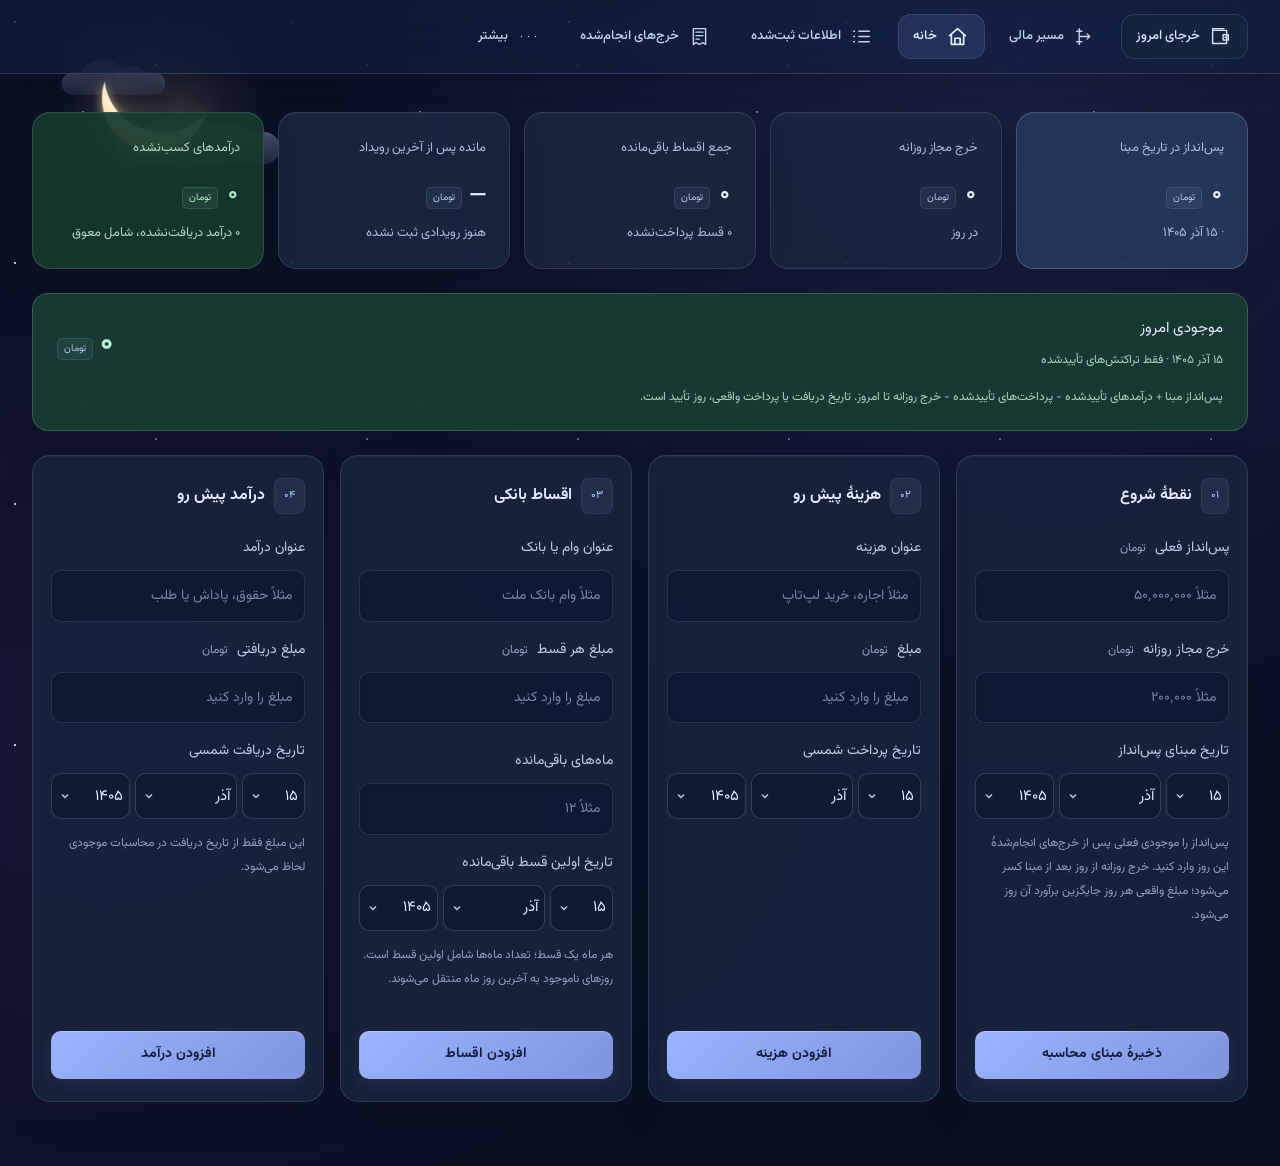
==== commit 3b4a962e: "fix" ====
--- a/index.html
+++ b/index.html
@@ -74,7 +74,7 @@
               placeholder="مثلاً ۲۰۰٬۰۰۰" autocomplete="off" required><label id="base-date-label">تاریخ مبنای
               پس‌انداز</label>
             <div id="base-date" class="date-picker" role="group" aria-labelledby="base-date-label"></div>
-            <p class="field-note">پس‌انداز را موجودی این روز وارد کنید. خرج روزانه از روز بعد از مبنا کسر می‌شود؛ مبلغ
+            <p class="field-note">پس‌انداز را موجودی فعلی پس از خرج‌های انجام‌شدهٔ این روز وارد کنید. خرج روزانه از روز بعد از مبنا کسر می‌شود؛ مبلغ
               واقعی هر روز جایگزین برآورد آن روز می‌شود.</p><button type="submit" class="primary">ذخیرهٔ مبنای
               محاسبه</button>
           </form>
@@ -219,13 +219,13 @@
             <p>درآمد، هزینه یا قسط بانکی ثبت کنید تا ماندهٔ هر تاریخ مشخص شود.</p>
           </div><button id="show-more" class="quiet load-more" hidden>نمایش رویدادهای بیشتر</button>
         </section></div></section>
-<section id="spending-page" hidden><header class="spent-heading"><div><p class="eyebrow">دفتر خرج‌های شما</p><h1>خرج‌های انجام‌شده</h1></div><div class="spent-summary"><strong><span id="spent-total">۰</span> تومان</strong><span id="spent-count">۰ خرج</span></div></header><div class="spent-layout"><section class="panel spent-form-panel"><h2>ثبت خرج</h2><form id="spent-form" novalidate><label for="spent-title">عنوان</label><input id="spent-title" maxlength="100" placeholder="مثلاً خرید نان یا تاکسی" required><label for="spent-amount">هزینه به تومان</label><input id="spent-amount" inputmode="numeric" placeholder="مبلغ را وارد کنید" required><label id="spent-date-label">تاریخ دقیق شمسی</label><div id="spent-date" class="date-picker" role="group" aria-labelledby="spent-date-label"></div><p>جمع ریزخرج‌های هر روز جای برآورد روزانهٔ همان روز می‌نشیند. هزینه یا قسطی که جدا ثبت کرده‌اید، اینجا دوباره وارد نکنید. روزهای قبل از مبنا فقط در این دفتر ثبت می‌شوند.</p><div class="spent-actions"><button id="spent-submit" type="submit" class="primary">ثبت خرج</button><button id="spent-cancel" type="button" class="quiet" hidden>لغو ویرایش</button></div></form></section><div id="spent-months" class="spent-months"></div></div></section>
+<section id="spending-page" hidden><header class="spent-heading"><div><p class="eyebrow">دفتر خرج‌های شما</p><h1>خرج‌های انجام‌شده</h1></div><div class="spent-summary"><strong><span id="spent-total">۰</span> تومان</strong><span id="spent-count">۰ خرج</span></div></header><div class="spent-layout"><section class="panel spent-form-panel"><h2>ثبت خرج</h2><form id="spent-form" novalidate><label for="spent-title">عنوان</label><input id="spent-title" maxlength="100" placeholder="مثلاً خرید نان یا تاکسی" required><label for="spent-amount">هزینه به تومان</label><input id="spent-amount" inputmode="numeric" placeholder="مبلغ را وارد کنید" required><label id="spent-date-label">تاریخ دقیق شمسی</label><div id="spent-date" class="date-picker" role="group" aria-labelledby="spent-date-label"></div><p>جمع ریزخرج‌های هر روز جای برآورد روزانهٔ همان روز می‌نشیند. هزینه یا قسطی که جدا ثبت کرده‌اید، اینجا دوباره وارد نکنید. خرج‌های روز مبنا و قبل از آن فقط در این دفتر ثبت می‌شوند و از موجودی مبنا کم نمی‌شوند.</p><div class="spent-actions"><button id="spent-submit" type="submit" class="primary">ثبت خرج</button><button id="spent-cancel" type="button" class="quiet" hidden>لغو ویرایش</button></div></form></section><div id="spent-months" class="spent-months"></div></div></section>
 </main>
   <div id="toast" class="toast" role="status" aria-live="polite" hidden></div>
   <dialog id="actual-dialog">
           <h2>خرجای امروز</h2>
           <p class="actual-note">مجموع خریدهای روزانه را ثبت کنید؛ مبلغ این روز جای سقف تخمینی می‌نشیند. هزینه‌ها و
-            اقساطی را که جدا ثبت کرده‌اید دوباره وارد نکنید. روز بدون خرج را صفر ثبت کنید. ثبت در خود روز مبنا هم مجاز است؛ مبلغ آن روز مستقیماً از موجودی کم می‌شود.</p>
+            اقساطی را که جدا ثبت کرده‌اید دوباره وارد نکنید. روز بدون خرج را صفر ثبت کنید. خرج روز مبنا قابل ثبت است، اما چون در موجودی مبنا لحاظ شده، دوباره از موجودی کم نمی‌شود.</p>
           <form id="actual-form" novalidate><label for="actual-amount">مجموع خرج روز به تومان</label><input
               id="actual-amount" inputmode="numeric" placeholder="مبلغ را وارد کنید"><label>تاریخ روز</label>
             <div id="actual-date" class="date-picker" aria-label="تاریخ خرج واقعی"></div><button class="primary"
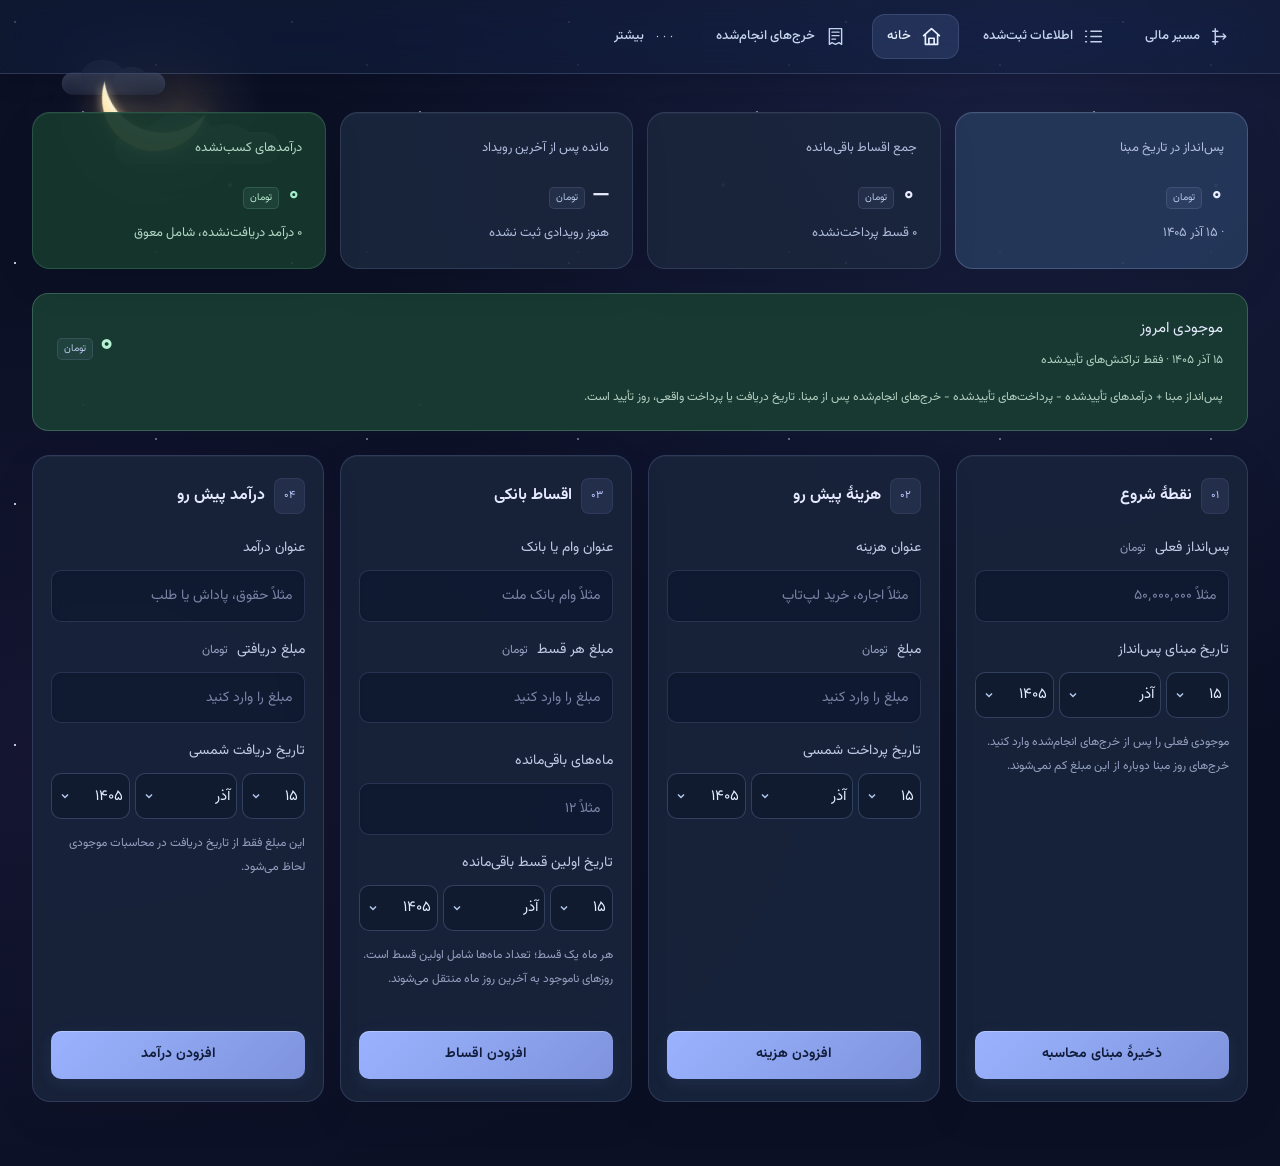
==== commit 62cf2b5a: "refactor" ====
--- a/index.html
+++ b/index.html
@@ -24,13 +24,14 @@
 <link rel="stylesheet" href="spending.css">
 <link rel="stylesheet" href="list-timeline.css">
 <link rel="stylesheet" href="desktop-header.css">
+<link rel="stylesheet" href="without-daily.css">
 </head>
 
 <body>
   <div class="moon-clouds" aria-hidden="true"><span class="moon-cloud back"></span><span
       class="moon-cloud front"></span></div>
   <main class="container">
-    <div class="data-toolbar"><button id="actual-open" type="button" class="quiet">خرجای امروز</button><a id="timeline-navigation" class="quiet page-link" href="/timeline">مسیر مالی</a><a id="home-navigation" class="quiet page-link" href="/">خانه</a><a id="records-navigation" class="quiet page-link" href="/app/index.html?page=records">اطلاعات ثبت‌شده</a><a id="spending-navigation" class="quiet page-link" href="/spending">خرج‌های انجام‌شده</a><button id="more-open" type="button" class="quiet" aria-haspopup="menu" aria-expanded="false" aria-controls="more-menu">بیشتر</button></div>
+    <div class="data-toolbar"><a id="timeline-navigation" class="quiet page-link" href="/timeline">مسیر مالی</a><a id="records-navigation" class="quiet page-link" href="/app/index.html?page=records">اطلاعات ثبت‌شده</a><a id="home-navigation" class="quiet page-link" href="/">خانه</a><a id="spending-navigation" class="quiet page-link" href="/spending">خرج‌های انجام‌شده</a><button id="more-open" type="button" class="quiet" aria-haspopup="menu" aria-expanded="false" aria-controls="more-menu">بیشتر</button></div>
 <div id="more-menu" class="more-menu" popover="manual" role="menu" aria-label="بیشتر"><button id="export" type="button" role="menuitem">دریافت بک آپ</button><button id="import" type="button" role="menuitem">بازیابی فایل</button><input id="backup-file" type="file" accept="application/json,.json" hidden><button id="delete-all" type="button" role="menuitem" class="delete-all">حذف همهٔ اطلاعات</button></div>
     <!-- <section id="filter-controls" class="filter-panel"><div class="tools-heading"><h2>جست‌وجو و فیلتر</h2><button id="scenario-open" class="quiet" type="button">اگر این خرید را انجام بدهم…</button></div><div class="filter-row"><div><label for="filter-query">عنوان</label><input id="filter-query" type="search" placeholder="جست‌وجوی عنوان…"></div><div><label for="filter-type">نوع</label><select id="filter-type"><option value="all">همه</option><option value="income">درآمد</option><option value="expense">هزینه</option><option value="bank">قسط بانکی</option></select></div><div><label for="filter-status">وضعیت</label><select id="filter-status"><option value="all">همه</option><option value="done">تأییدشده</option><option value="pending">تأییدنشده</option></select></div></div><div class="filter-dates"><div><label><input id="filter-from" type="checkbox">از تاریخ</label><div id="filter-from-date" class="date-picker" aria-label="شروع بازه"></div></div><div><label><input id="filter-to" type="checkbox">تا تاریخ</label><div id="filter-to-date" class="date-picker" aria-label="پایان بازه"></div></div><button id="filter-reset" class="quiet">پاک کردن فیلتر</button></div><p id="filter-summary"></p><p id="filter-error" role="status"></p></section> -->
     <section class="overview" aria-label="خلاصه مالی">
@@ -38,10 +39,7 @@
         <div class="summary-amount"><strong id="balance-value">۰</strong><span class="currency-badge">تومان</span></div>
         <small id="baseline-label"></small>
       </article>
-      <article><span>خرج مجاز روزانه</span>
-        <div class="summary-amount"><strong id="daily-value">۰</strong><span class="currency-badge">تومان</span></div>
-        <small>در روز</small>
-      </article>
+      
       <article><span>جمع اقساط باقی‌مانده</span>
         <div class="summary-amount"><strong id="loans-value">۰</strong><span class="currency-badge">تومان</span></div>
         <small id="loans-count">۰ قسط</small>
@@ -59,7 +57,7 @@
     <section class="today-panel">
       <div><span>موجودی امروز</span><small id="today-date"></small></div>
       <div class="summary-amount"><strong id="today-value">۰</strong><span class="currency-badge">تومان</span></div>
-      <p>پس‌انداز مبنا + درآمدهای تأییدشده − پرداخت‌های تأییدشده − خرج روزانه تا امروز. تاریخ دریافت یا پرداخت واقعی،
+      <p>پس‌انداز مبنا + درآمدهای تأییدشده − پرداخت‌های تأییدشده − خرج‌های انجام‌شده پس از مبنا. تاریخ دریافت یا پرداخت واقعی،
         روز تأیید است.</p>
     </section>
     <div class="layout">
@@ -69,13 +67,10 @@
             <h2>نقطهٔ شروع</h2>
           </div>
           <form id="settings-form" novalidate><label for="savings">پس‌انداز فعلی <em>تومان</em></label><input
-              id="savings" inputmode="numeric" placeholder="مثلاً ۵۰٬۰۰۰٬۰۰۰" autocomplete="off" required><label
-              for="daily">خرج مجاز روزانه <em>تومان</em></label><input id="daily" inputmode="numeric"
-              placeholder="مثلاً ۲۰۰٬۰۰۰" autocomplete="off" required><label id="base-date-label">تاریخ مبنای
+              id="savings" inputmode="numeric" placeholder="مثلاً ۵۰٬۰۰۰٬۰۰۰" autocomplete="off" required><label id="base-date-label">تاریخ مبنای
               پس‌انداز</label>
             <div id="base-date" class="date-picker" role="group" aria-labelledby="base-date-label"></div>
-            <p class="field-note">پس‌انداز را موجودی فعلی پس از خرج‌های انجام‌شدهٔ این روز وارد کنید. خرج روزانه از روز بعد از مبنا کسر می‌شود؛ مبلغ
-              واقعی هر روز جایگزین برآورد آن روز می‌شود.</p><button type="submit" class="primary">ذخیرهٔ مبنای
+            <p class="field-note">موجودی فعلی را پس از خرج‌های انجام‌شده وارد کنید. خرج‌های روز مبنا دوباره از این مبلغ کم نمی‌شوند.</p><button type="submit" class="primary">ذخیرهٔ مبنای
               محاسبه</button>
           </form>
         </section>
@@ -162,10 +157,7 @@
         </section>
       </div>
     </section>
-    <section id="actual-records-panel" class="panel" style="margin-top:24px">
-      <h2>خرج‌های واقعی روزانه</h2>
-      <div id="actual-days-list" class="records"></div>
-    </section>
+    
     <!-- گزارش ماهانه فعلاً غیرفعال است
 <section id="monthly-page" hidden>
       <div class="records-page-heading">
@@ -179,8 +171,7 @@
           <div class="section-top">
             <h2>گزارش ماهانه</h2><span class="pill">تومان</span>
           </div>
-          <p class="explanation">جمع واقعی و برنامه‌ریزی‌شده با هم؛ ماندهٔ پیش‌بینی‌شده در پایان کامل هر ماه، شامل خرج
-            روزانه تا آخر ماه است.</p>
+          <p class="explanation">جمع واقعی و برنامه‌ریزی‌شده با هم؛ ماندهٔ پیش‌بینی‌شده در پایان کامل هر ماه، شامل خرج‌های ثبت‌شده تا آخر ماه است.</p>
           <div class="monthly-scroll">
             <table class="monthly-table">
               <thead>
@@ -189,7 +180,7 @@
                   <th>درآمد</th>
                   <th>هزینه</th>
                   <th>اقساط</th>
-                  <th>خرج روزانه</th>
+                  <th>خرج‌های انجام‌شده</th>
                   <th>ماندهٔ پایان ماه</th>
                 </tr>
               </thead>
@@ -207,7 +198,7 @@
               <h2>پس از هر دریافت و پرداخت چقدر می‌ماند؟</h2>
             </div><span class="pill" id="event-count">۰ پرداخت</span>
           </div>
-          <p class="explanation">مانده = پس‌انداز مبنا + درآمدهای دریافتی تا این تاریخ − خرج روزانهٔ روزهای سپری‌شده −
+          <p class="explanation">مانده = پس‌انداز مبنا + درآمدهای دریافتی تا این تاریخ − خرج‌های انجام‌شده پس از مبنا −
             هزینه‌ها و اقساط تا همین تاریخ.</p>
           <div class="event-legend" aria-label="راهنمای رنگ رویدادها"><span class="income">درآمد · افزایش
               موجودی</span><span class="expense">هزینه · کاهش موجودی</span><span class="bank">قسط بانکی · کاهش
@@ -219,19 +210,10 @@
             <p>درآمد، هزینه یا قسط بانکی ثبت کنید تا ماندهٔ هر تاریخ مشخص شود.</p>
           </div><button id="show-more" class="quiet load-more" hidden>نمایش رویدادهای بیشتر</button>
         </section></div></section>
-<section id="spending-page" hidden><header class="spent-heading"><div><p class="eyebrow">دفتر خرج‌های شما</p><h1>خرج‌های انجام‌شده</h1></div><div class="spent-summary"><strong><span id="spent-total">۰</span> تومان</strong><span id="spent-count">۰ خرج</span></div></header><div class="spent-layout"><section class="panel spent-form-panel"><h2>ثبت خرج</h2><form id="spent-form" novalidate><label for="spent-title">عنوان</label><input id="spent-title" maxlength="100" placeholder="مثلاً خرید نان یا تاکسی" required><label for="spent-amount">هزینه به تومان</label><input id="spent-amount" inputmode="numeric" placeholder="مبلغ را وارد کنید" required><label id="spent-date-label">تاریخ دقیق شمسی</label><div id="spent-date" class="date-picker" role="group" aria-labelledby="spent-date-label"></div><p>جمع ریزخرج‌های هر روز جای برآورد روزانهٔ همان روز می‌نشیند. هزینه یا قسطی که جدا ثبت کرده‌اید، اینجا دوباره وارد نکنید. خرج‌های روز مبنا و قبل از آن فقط در این دفتر ثبت می‌شوند و از موجودی مبنا کم نمی‌شوند.</p><div class="spent-actions"><button id="spent-submit" type="submit" class="primary">ثبت خرج</button><button id="spent-cancel" type="button" class="quiet" hidden>لغو ویرایش</button></div></form></section><div id="spent-months" class="spent-months"></div></div></section>
+<section id="spending-page" hidden><header class="spent-heading"><div><p class="eyebrow">دفتر خرج‌های شما</p><h1>خرج‌های انجام‌شده</h1></div><div class="spent-summary"><strong><span id="spent-total">۰</span> تومان</strong><span id="spent-count">۰ خرج</span></div></header><div class="spent-layout"><section class="panel spent-form-panel"><h2>ثبت خرج</h2><form id="spent-form" novalidate><label for="spent-title">عنوان</label><input id="spent-title" maxlength="100" placeholder="مثلاً خرید نان یا تاکسی" required><label for="spent-amount">هزینه به تومان</label><input id="spent-amount" inputmode="numeric" placeholder="مبلغ را وارد کنید" required><label id="spent-date-label">تاریخ دقیق شمسی</label><div id="spent-date" class="date-picker" role="group" aria-labelledby="spent-date-label"></div><p>خرج‌های روز مبنا و قبل از آن در این دفتر باقی می‌مانند، اما از موجودی مبنا کم نمی‌شوند. هزینه یا قسطی را که جدا ثبت کرده‌اید، اینجا دوباره وارد نکنید.</p><div class="spent-actions"><button id="spent-submit" type="submit" class="primary">ثبت خرج</button><button id="spent-cancel" type="button" class="quiet" hidden>لغو ویرایش</button></div></form></section><div id="spent-months" class="spent-months"></div></div></section>
 </main>
   <div id="toast" class="toast" role="status" aria-live="polite" hidden></div>
-  <dialog id="actual-dialog">
-          <h2>خرجای امروز</h2>
-          <p class="actual-note">مجموع خریدهای روزانه را ثبت کنید؛ مبلغ این روز جای سقف تخمینی می‌نشیند. هزینه‌ها و
-            اقساطی را که جدا ثبت کرده‌اید دوباره وارد نکنید. روز بدون خرج را صفر ثبت کنید. خرج روز مبنا قابل ثبت است، اما چون در موجودی مبنا لحاظ شده، دوباره از موجودی کم نمی‌شود.</p>
-          <form id="actual-form" novalidate><label for="actual-amount">مجموع خرج روز به تومان</label><input
-              id="actual-amount" inputmode="numeric" placeholder="مبلغ را وارد کنید"><label>تاریخ روز</label>
-            <div id="actual-date" class="date-picker" aria-label="تاریخ خرج واقعی"></div><button class="primary"
-              type="submit" style="margin-top:16px">ثبت خرج واقعی</button>
-          <button type="button" id="actual-cancel" class="quiet">انصراف</button></form>
-        </dialog>
+  
   <dialog id="confirm-dialog">
     <form method="dialog">
       <h2 id="confirm-title">حذف رکورد</h2>
@@ -243,7 +225,7 @@
   <dialog id="delete-all-dialog">
     <form method="dialog">
       <h2>حذف همهٔ اطلاعات؟</h2>
-      <p>پس‌انداز، خرج روزانه، هزینه‌ها، درآمدها و تمام اقساط بانکی پاک می‌شوند. این عملیات قابل بازگشت نیست؛ برای
+      <p>پس‌انداز، هزینه‌ها، درآمدها و تمام اقساط بانکی پاک می‌شوند. این عملیات قابل بازگشت نیست؛ برای
         نگه‌داری اطلاعات ابتدا فایل بگیرید.</p>
       <div class="dialog-actions"><button value="cancel" class="quiet" autofocus>انصراف</button><button
           value="delete-all" class="danger">حذف همهٔ اطلاعات</button></div>
--- a/without-daily.css
+++ b/without-daily.css
@@ -0,0 +1,2 @@
+.overview{grid-template-columns:repeat(4,minmax(0,1fr))}@media(max-width:1000px){.overview{grid-template-columns:repeat(2,minmax(0,1fr))}}
+@media(max-width:700px){.data-toolbar:has(#records-navigation){display:grid;grid-template-columns:repeat(5,minmax(0,1fr))}.data-toolbar #timeline-navigation{grid-column:1;grid-row:1}.data-toolbar #records-navigation{grid-column:2;grid-row:1}.data-toolbar #home-navigation{grid-column:3;grid-row:1}.data-toolbar #spending-navigation{grid-column:4;grid-row:1}.data-toolbar #more-open{grid-column:5;grid-row:1}.overview .upcoming-income{grid-column:auto}}
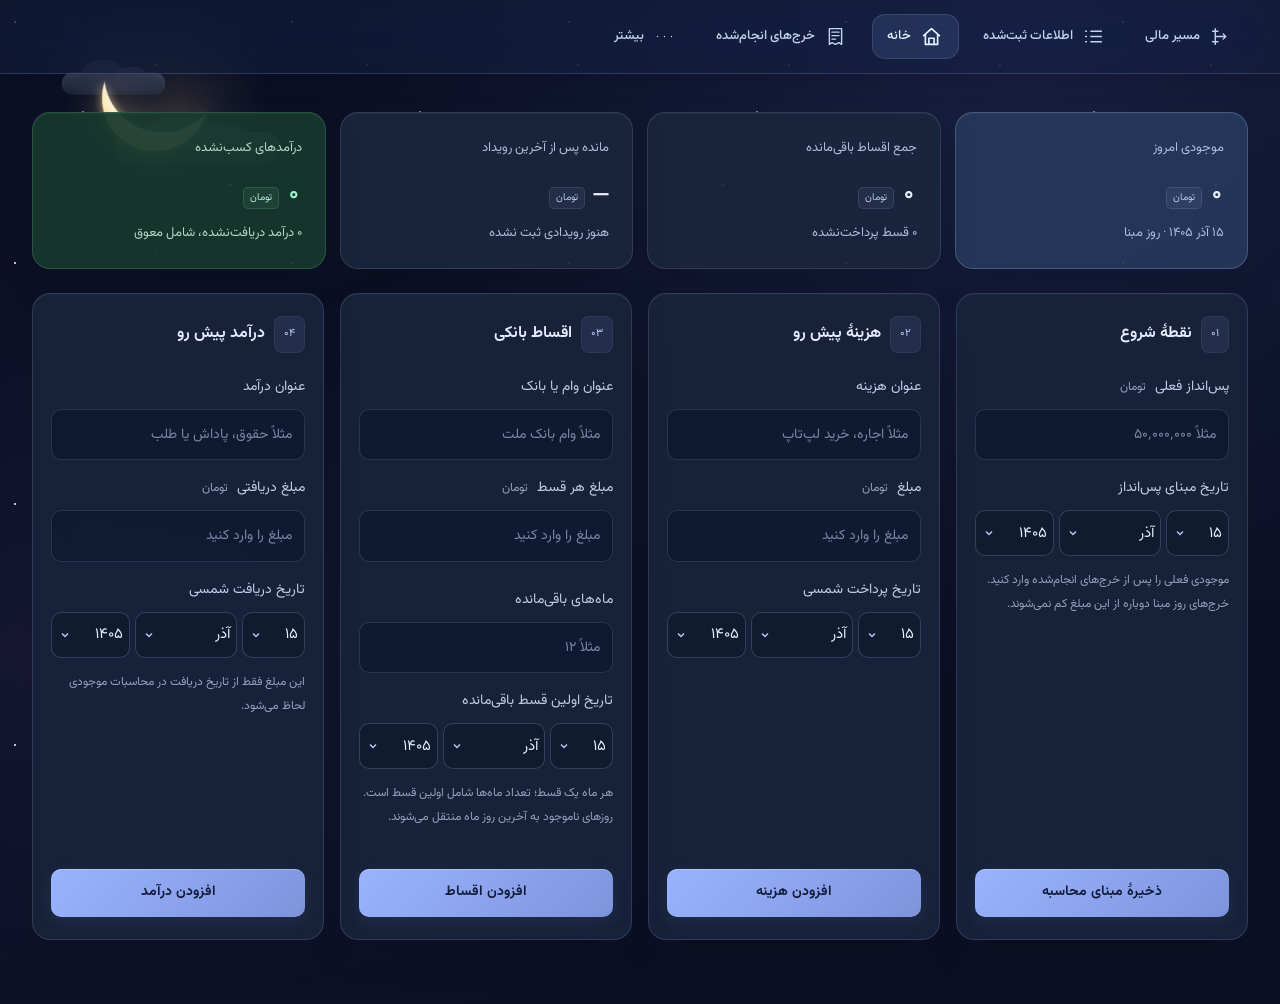
==== commit 9e1eecfb: "v2" ====
--- a/index.html
+++ b/index.html
@@ -35,9 +35,9 @@
 <div id="more-menu" class="more-menu" popover="manual" role="menu" aria-label="بیشتر"><button id="export" type="button" role="menuitem">دریافت بک آپ</button><button id="import" type="button" role="menuitem">بازیابی فایل</button><input id="backup-file" type="file" accept="application/json,.json" hidden><button id="delete-all" type="button" role="menuitem" class="delete-all">حذف همهٔ اطلاعات</button></div>
     <!-- <section id="filter-controls" class="filter-panel"><div class="tools-heading"><h2>جست‌وجو و فیلتر</h2><button id="scenario-open" class="quiet" type="button">اگر این خرید را انجام بدهم…</button></div><div class="filter-row"><div><label for="filter-query">عنوان</label><input id="filter-query" type="search" placeholder="جست‌وجوی عنوان…"></div><div><label for="filter-type">نوع</label><select id="filter-type"><option value="all">همه</option><option value="income">درآمد</option><option value="expense">هزینه</option><option value="bank">قسط بانکی</option></select></div><div><label for="filter-status">وضعیت</label><select id="filter-status"><option value="all">همه</option><option value="done">تأییدشده</option><option value="pending">تأییدنشده</option></select></div></div><div class="filter-dates"><div><label><input id="filter-from" type="checkbox">از تاریخ</label><div id="filter-from-date" class="date-picker" aria-label="شروع بازه"></div></div><div><label><input id="filter-to" type="checkbox">تا تاریخ</label><div id="filter-to-date" class="date-picker" aria-label="پایان بازه"></div></div><button id="filter-reset" class="quiet">پاک کردن فیلتر</button></div><p id="filter-summary"></p><p id="filter-error" role="status"></p></section> -->
     <section class="overview" aria-label="خلاصه مالی">
-      <article class="balance"><span>پس‌انداز در تاریخ مبنا</span>
-        <div class="summary-amount"><strong id="balance-value">۰</strong><span class="currency-badge">تومان</span></div>
-        <small id="baseline-label"></small>
+      <article class="balance"><span>موجودی امروز</span>
+        <div class="summary-amount"><strong id="today-value">۰</strong><span class="currency-badge">تومان</span></div>
+        <small id="today-date"></small>
       </article>
       
       <article><span>جمع اقساط باقی‌مانده</span>
@@ -53,12 +53,6 @@
             class="currency-badge">تومان</span></div><small id="pending-income-count">درآمدهای با تاریخ دریافت بعد از
           امروز</small>
       </article>
-    </section>
-    <section class="today-panel">
-      <div><span>موجودی امروز</span><small id="today-date"></small></div>
-      <div class="summary-amount"><strong id="today-value">۰</strong><span class="currency-badge">تومان</span></div>
-      <p>پس‌انداز مبنا + درآمدهای تأییدشده − پرداخت‌های تأییدشده − خرج‌های انجام‌شده پس از مبنا. تاریخ دریافت یا پرداخت واقعی،
-        روز تأیید است.</p>
     </section>
     <div class="layout">
       <aside class="forms">
@@ -269,6 +263,8 @@
   <script src="shooting-stars.js"></script>
 <script src="toolbar.js"></script>
 <script src="more.js"></script>
+<script src="current-day.js"></script>
+<script src="storage-sync.js"></script>
 </body>
 
 </html>
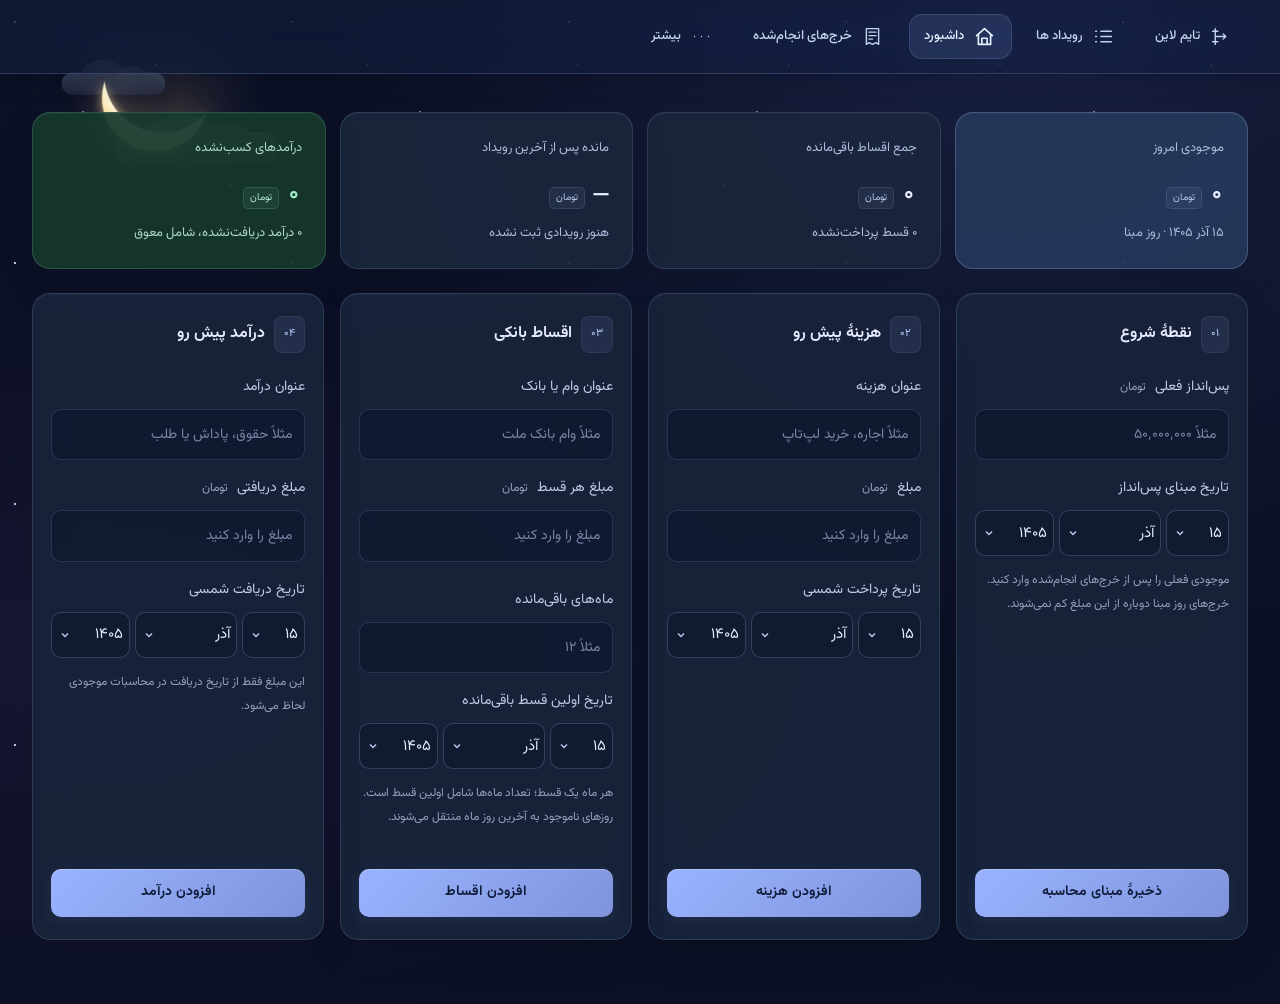
==== commit 673ef930: "update menu" ====
--- a/index.html
+++ b/index.html
@@ -31,7 +31,7 @@
   <div class="moon-clouds" aria-hidden="true"><span class="moon-cloud back"></span><span
       class="moon-cloud front"></span></div>
   <main class="container">
-    <div class="data-toolbar"><a id="timeline-navigation" class="quiet page-link" href="/timeline">مسیر مالی</a><a id="records-navigation" class="quiet page-link" href="/app/index.html?page=records">اطلاعات ثبت‌شده</a><a id="home-navigation" class="quiet page-link" href="/">خانه</a><a id="spending-navigation" class="quiet page-link" href="/spending">خرج‌های انجام‌شده</a><button id="more-open" type="button" class="quiet" aria-haspopup="menu" aria-expanded="false" aria-controls="more-menu">بیشتر</button></div>
+    <div class="data-toolbar"><a id="timeline-navigation" class="quiet page-link" href="/timeline">تایم لاین</a><a id="records-navigation" class="quiet page-link" href="/app/index.html?page=records">رویداد ها</a><a id="home-navigation" class="quiet page-link" href="/">داشبورد</a><a id="spending-navigation" class="quiet page-link" href="/spending">خرج‌های انجام‌شده</a><button id="more-open" type="button" class="quiet" aria-haspopup="menu" aria-expanded="false" aria-controls="more-menu">بیشتر</button></div>
 <div id="more-menu" class="more-menu" popover="manual" role="menu" aria-label="بیشتر"><button id="export" type="button" role="menuitem">دریافت بک آپ</button><button id="import" type="button" role="menuitem">بازیابی فایل</button><input id="backup-file" type="file" accept="application/json,.json" hidden><button id="delete-all" type="button" role="menuitem" class="delete-all">حذف همهٔ اطلاعات</button></div>
     <!-- <section id="filter-controls" class="filter-panel"><div class="tools-heading"><h2>جست‌وجو و فیلتر</h2><button id="scenario-open" class="quiet" type="button">اگر این خرید را انجام بدهم…</button></div><div class="filter-row"><div><label for="filter-query">عنوان</label><input id="filter-query" type="search" placeholder="جست‌وجوی عنوان…"></div><div><label for="filter-type">نوع</label><select id="filter-type"><option value="all">همه</option><option value="income">درآمد</option><option value="expense">هزینه</option><option value="bank">قسط بانکی</option></select></div><div><label for="filter-status">وضعیت</label><select id="filter-status"><option value="all">همه</option><option value="done">تأییدشده</option><option value="pending">تأییدنشده</option></select></div></div><div class="filter-dates"><div><label><input id="filter-from" type="checkbox">از تاریخ</label><div id="filter-from-date" class="date-picker" aria-label="شروع بازه"></div></div><div><label><input id="filter-to" type="checkbox">تا تاریخ</label><div id="filter-to-date" class="date-picker" aria-label="پایان بازه"></div></div><button id="filter-reset" class="quiet">پاک کردن فیلتر</button></div><p id="filter-summary"></p><p id="filter-error" role="status"></p></section> -->
     <section class="overview" aria-label="خلاصه مالی">
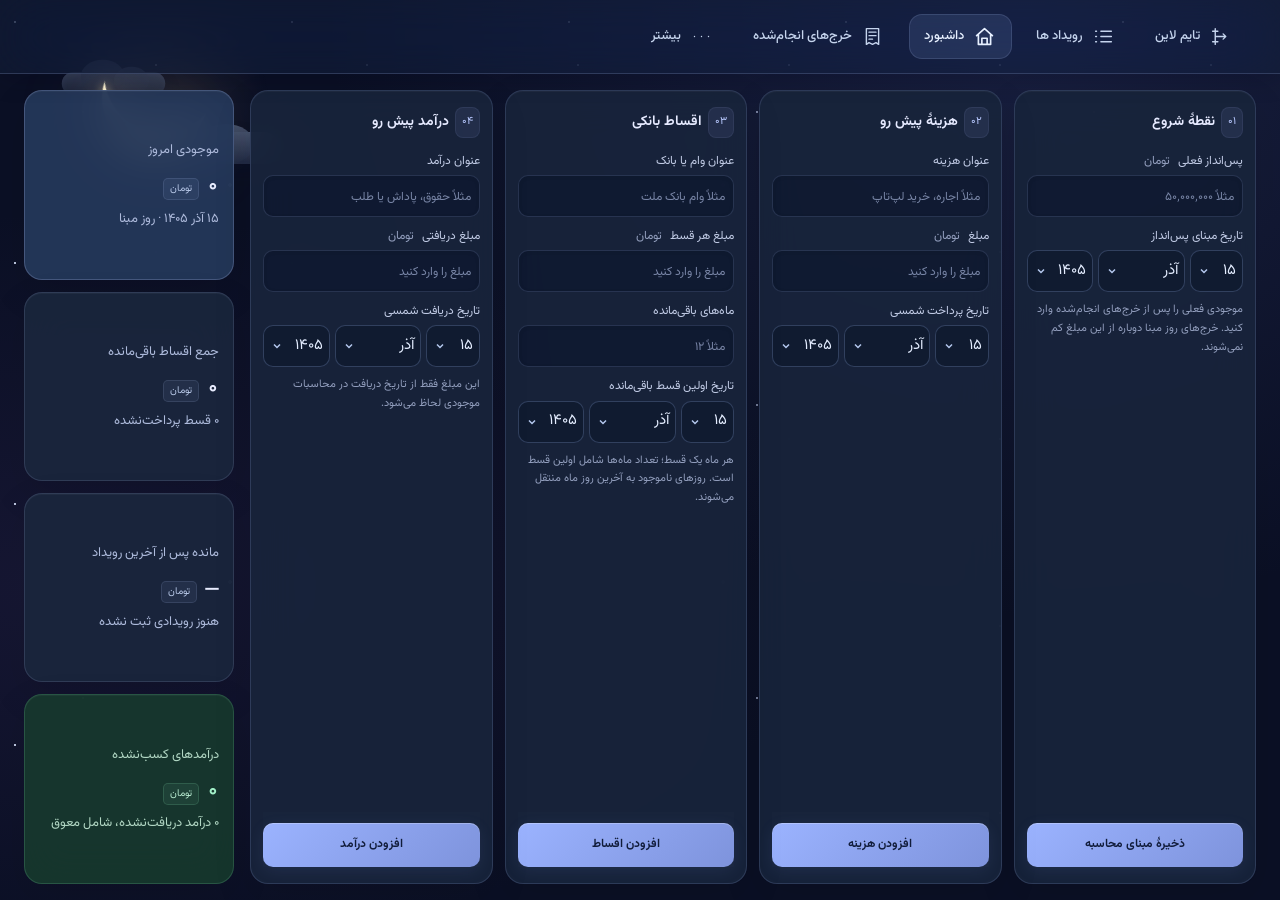
==== commit 90f38687: "refactor" ====
--- a/index.html
+++ b/index.html
@@ -265,6 +265,7 @@
 <script src="more.js"></script>
 <script src="current-day.js"></script>
 <script src="storage-sync.js"></script>
+<script src="timeline-scroll.js"></script>
 </body>
 
 </html>
--- a/without-daily.css
+++ b/without-daily.css
@@ -1,2 +1,139 @@
 .overview{grid-template-columns:repeat(4,minmax(0,1fr))}@media(max-width:1000px){.overview{grid-template-columns:repeat(2,minmax(0,1fr))}}
 @media(max-width:700px){.data-toolbar:has(#records-navigation){display:grid;grid-template-columns:repeat(5,minmax(0,1fr))}.data-toolbar #timeline-navigation{grid-column:1;grid-row:1}.data-toolbar #records-navigation{grid-column:2;grid-row:1}.data-toolbar #home-navigation{grid-column:3;grid-row:1}.data-toolbar #spending-navigation{grid-column:4;grid-row:1}.data-toolbar #more-open{grid-column:5;grid-row:1}.overview .upcoming-income{grid-column:auto}}
+
+/* Desktop dashboard: four entry columns on the right, summaries on the left. */
+@media (min-width:1100px) {
+  .container:has(>.overview:not([hidden])) {
+    display:grid;
+    grid-template-columns:minmax(0,1fr) 210px;
+    grid-template-rows:minmax(0,1fr);
+    gap:16px;
+    max-width:none;
+    height:calc(100dvh - var(--desktop-header-height,88px));
+    padding:18px 24px;
+    box-sizing:border-box;
+  }
+  .container:has(>.overview:not([hidden]))>.overview {
+    grid-column:2;
+    grid-row:1;
+    grid-template-columns:minmax(0,1fr);
+    grid-template-rows:repeat(4,minmax(0,1fr));
+    gap:12px;
+    margin:0;
+    min-height:0;
+  }
+  .container:has(>.overview:not([hidden]))>.layout {
+    grid-column:1;
+    grid-row:1;
+    display:block;
+    min-height:0;
+  }
+  .container:has(>.overview:not([hidden]))>.layout>.content {display:none}
+  .container:has(>.overview:not([hidden])) .forms {
+    height:100%;
+    min-height:0;
+    grid-template-columns:repeat(4,minmax(0,1fr));
+    grid-template-rows:minmax(0,1fr);
+    gap:12px;
+  }
+  .container:has(>.overview:not([hidden])) .forms>.panel {
+    padding:18px 12px;
+    min-height:0;
+  }
+  .container:has(>.overview:not([hidden])) .forms .panel-title {margin-bottom:16px;flex-shrink:0}
+  .container:has(>.overview:not([hidden])) .forms form {
+    min-height:0;
+    overflow:visible;
+  }
+  .container:has(>.overview:not([hidden])) .forms form>input,
+  .container:has(>.overview:not([hidden])) .forms form>.date-picker,
+  .container:has(>.overview:not([hidden])) .forms form>.two-fields {flex-shrink:0}
+  .container:has(>.overview:not([hidden])) .forms .form-actions,
+  .container:has(>.overview:not([hidden])) #settings-form>.primary {
+    position:static;
+    bottom:0;
+    z-index:2;
+    flex-shrink:0;
+  }
+  .container:has(>.overview:not([hidden])) .forms .form-actions {
+    background:#18243b;
+    padding-top:12px;
+    padding-bottom:2px;
+  }
+  .container:has(>.overview:not([hidden])) .forms .form-actions .primary {flex:1;min-width:0}
+  .container:has(>.overview:not([hidden])) .overview article {
+    display:flex;
+    flex-direction:column;
+    justify-content:center;
+    padding:14px;
+  }
+  .container:has(>.overview:not([hidden])) .overview article>span {margin-bottom:8px}
+  .container:has(>.overview:not([hidden])) .overview strong {font-size:clamp(19px,1.6vw,26px)}
+  .container:has(>.overview:not([hidden])) .overview small {margin-top:5px}
+}
+@media (min-width:1100px) and (max-height:800px) {
+  .container:has(>.overview:not([hidden])) .forms label {margin-top:10px;margin-bottom:5px;font-size:13px}
+  .container:has(>.overview:not([hidden])) .forms .field-note {font-size:11px;line-height:1.8;margin-block:10px}
+  .container:has(>.overview:not([hidden])) .forms .panel-title {margin-bottom:12px}
+  .container:has(>.overview:not([hidden])) .forms .two-fields {gap:0}
+}
+/* Fit the complete entry forms in the desktop viewport without inner scrolling. */
+@media (min-width:1100px) {
+  .container:has(>.overview:not([hidden])) {
+    padding-block:clamp(8px,1.8dvh,18px);
+  }
+  .container:has(>.overview:not([hidden])) .forms>.panel {
+    padding-block:clamp(10px,1.8dvh,18px);
+  }
+  .container:has(>.overview:not([hidden])) .forms form {overflow:visible;gap:0}
+  .container:has(>.overview:not([hidden])) .forms .panel-title {
+    margin-bottom:clamp(8px,1.6dvh,16px);
+    gap:6px;
+  }
+  .container:has(>.overview:not([hidden])) .forms h2 {font-size:14px;line-height:1.6}
+  .container:has(>.overview:not([hidden])) .forms .step {padding:4px 6px}
+  .container:has(>.overview:not([hidden])) .forms label {
+    margin:clamp(5px,1.1dvh,11px) 0 4px;
+    font-size:12px;
+    line-height:1.6;
+  }
+  .container:has(>.overview:not([hidden])) .forms form>label:first-child {margin-top:0}
+  .container:has(>.overview:not([hidden])) .forms input,
+  .container:has(>.overview:not([hidden])) .forms .date-trigger {
+    height:clamp(32px,5dvh,42px);
+    min-height:0;
+    padding-block:4px;
+    line-height:1.5;
+    box-sizing:border-box;
+  }
+  .container:has(>.overview:not([hidden])) .forms input {padding-inline:8px}
+  .container:has(>.overview:not([hidden])) .forms input::placeholder {font-size:12px}
+  .container:has(>.overview:not([hidden])) .forms .two-fields {gap:0}
+  .container:has(>.overview:not([hidden])) .forms .field-note {
+    font-size:11px;
+    line-height:1.7;
+    margin-block:clamp(5px,1dvh,10px);
+  }
+  .container:has(>.overview:not([hidden])) .forms .form-actions {
+    position:static;
+    padding-top:clamp(6px,1.2dvh,12px);
+    padding-bottom:0;
+    gap:5px;
+    flex-wrap:wrap;
+  }
+  .container:has(>.overview:not([hidden])) .forms .primary,
+  .container:has(>.overview:not([hidden])) #settings-form>.primary {
+    position:static;
+    height:clamp(34px,5.5dvh,44px);
+    min-height:0;
+    flex-basis:auto;
+    padding:4px 8px;
+    font-size:12px;
+    line-height:1.6;
+  }
+  .container:has(>.overview:not([hidden])) #settings-form>.primary {flex-shrink:0}
+  .container:has(>.overview:not([hidden])) .forms .form-actions .quiet {
+    padding:4px 8px;
+    font-size:11px;
+  }
+}
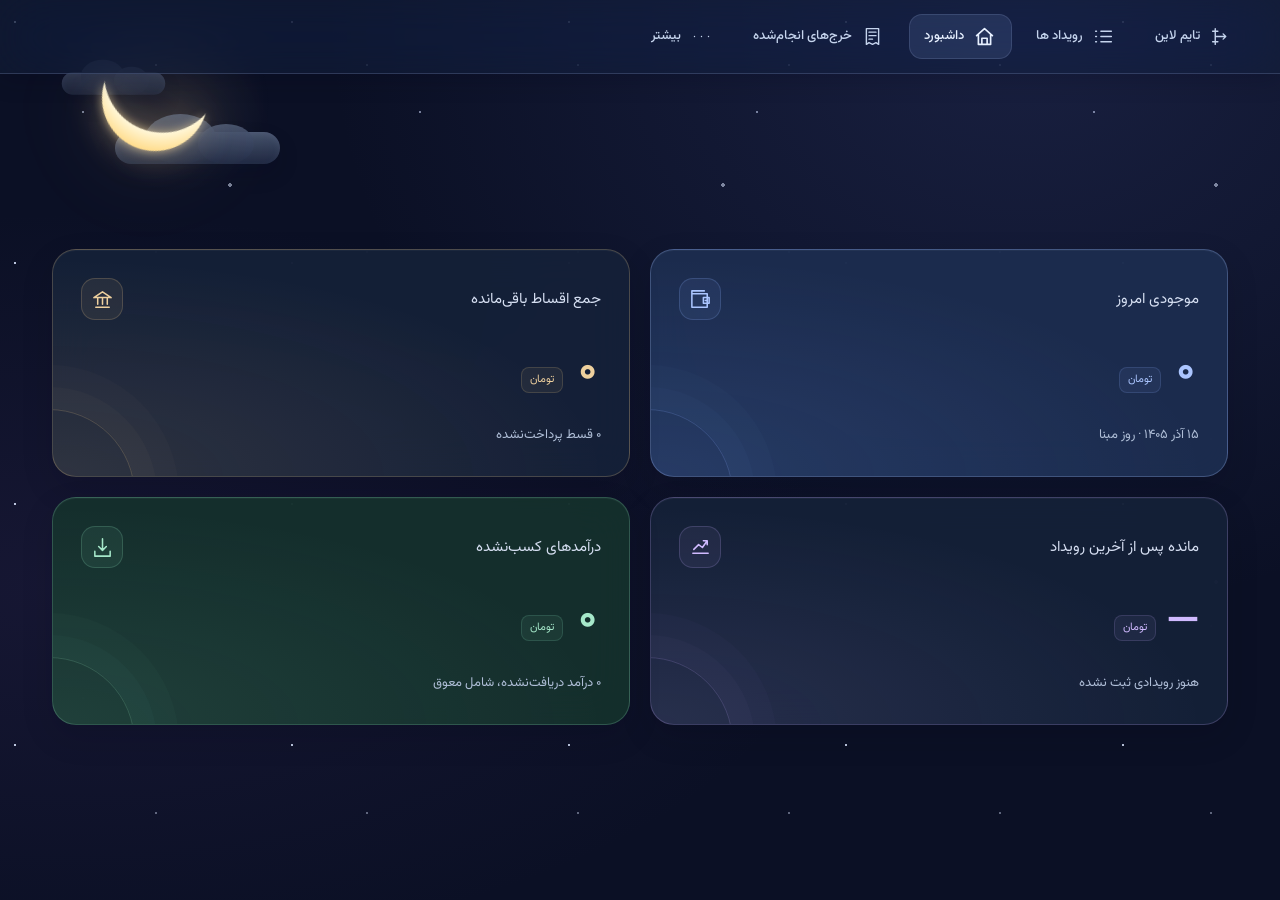
==== commit 856ef96f: "refactor" ====
--- a/index.html
+++ b/index.html
@@ -25,6 +25,7 @@
 <link rel="stylesheet" href="list-timeline.css">
 <link rel="stylesheet" href="desktop-header.css">
 <link rel="stylesheet" href="without-daily.css">
+<link rel="stylesheet" href="dashboard-layout.css">
 </head>
 
 <body>
@@ -35,25 +36,32 @@
 <div id="more-menu" class="more-menu" popover="manual" role="menu" aria-label="بیشتر"><button id="export" type="button" role="menuitem">دریافت بک آپ</button><button id="import" type="button" role="menuitem">بازیابی فایل</button><input id="backup-file" type="file" accept="application/json,.json" hidden><button id="delete-all" type="button" role="menuitem" class="delete-all">حذف همهٔ اطلاعات</button></div>
     <!-- <section id="filter-controls" class="filter-panel"><div class="tools-heading"><h2>جست‌وجو و فیلتر</h2><button id="scenario-open" class="quiet" type="button">اگر این خرید را انجام بدهم…</button></div><div class="filter-row"><div><label for="filter-query">عنوان</label><input id="filter-query" type="search" placeholder="جست‌وجوی عنوان…"></div><div><label for="filter-type">نوع</label><select id="filter-type"><option value="all">همه</option><option value="income">درآمد</option><option value="expense">هزینه</option><option value="bank">قسط بانکی</option></select></div><div><label for="filter-status">وضعیت</label><select id="filter-status"><option value="all">همه</option><option value="done">تأییدشده</option><option value="pending">تأییدنشده</option></select></div></div><div class="filter-dates"><div><label><input id="filter-from" type="checkbox">از تاریخ</label><div id="filter-from-date" class="date-picker" aria-label="شروع بازه"></div></div><div><label><input id="filter-to" type="checkbox">تا تاریخ</label><div id="filter-to-date" class="date-picker" aria-label="پایان بازه"></div></div><button id="filter-reset" class="quiet">پاک کردن فیلتر</button></div><p id="filter-summary"></p><p id="filter-error" role="status"></p></section> -->
     <section class="overview" aria-label="خلاصه مالی">
-      <article class="balance"><span>موجودی امروز</span>
+      <article class="balance"><div class="stat-heading"><span>موجودی امروز</span><span class="stat-icon" aria-hidden="true"><svg viewBox="0 0 24 24"><path d="M3 6h16v14H3zM3 6V3h13M15 10h6v6h-6zM17 13h1"/></svg></span></div>
         <div class="summary-amount"><strong id="today-value">۰</strong><span class="currency-badge">تومان</span></div>
         <small id="today-date"></small>
       </article>
       
-      <article><span>جمع اقساط باقی‌مانده</span>
+      <article class="stat-loans"><div class="stat-heading"><span>جمع اقساط باقی‌مانده</span><span class="stat-icon" aria-hidden="true"><svg viewBox="0 0 24 24"><path d="m3 10 9-6 9 6M4 10h16M5 20h14M7 11v6m5-6v6m5-6v6"/></svg></span></div>
         <div class="summary-amount"><strong id="loans-value">۰</strong><span class="currency-badge">تومان</span></div>
         <small id="loans-count">۰ قسط</small>
       </article>
-      <article><span>مانده پس از آخرین رویداد</span>
+      <article class="stat-forecast"><div class="stat-heading"><span>مانده پس از آخرین رویداد</span><span class="stat-icon" aria-hidden="true"><svg viewBox="0 0 24 24"><path d="M4 18h16M5 14l5-5 4 3 5-7M15 5h4v4"/></svg></span></div>
         <div class="summary-amount"><strong id="final-value">—</strong><span class="currency-badge">تومان</span></div>
         <small id="final-label">هنوز رویدادی ثبت نشده</small>
       </article>
-      <article class="upcoming-income"><span>درآمدهای کسب‌نشده</span>
+      <article class="upcoming-income"><div class="stat-heading"><span>درآمدهای کسب‌نشده</span><span class="stat-icon" aria-hidden="true"><svg viewBox="0 0 24 24"><path d="M12 3v12m-4-4 4 4 4-4M4 16v5h16v-5"/></svg></span></div>
         <div class="summary-amount"><strong id="pending-income-value">۰</strong><span
             class="currency-badge">تومان</span></div><small id="pending-income-count">درآمدهای با تاریخ دریافت بعد از
           امروز</small>
       </article>
     </section>
+    <section id="records-page" hidden>
+      <div class="records-page-heading">
+        <div>
+          <p class="eyebrow">مدیریت اطلاعات</p>
+          <h1>اطلاعات ثبت‌شده</h1>
+        </div><a class="quiet page-link" href="/app/index.html">بازگشت به برنامه‌ریز</a>
+      </div>
     <div class="layout">
       <aside class="forms">
         <section class="panel">
@@ -121,13 +129,6 @@
         <span id="save-state" hidden></span>
       </div>
     </div>
-    <section id="records-page" hidden>
-      <div class="records-page-heading">
-        <div>
-          <p class="eyebrow">مدیریت اطلاعات</p>
-          <h1>اطلاعات ثبت‌شده</h1>
-        </div><a class="quiet page-link" href="/app/index.html">بازگشت به برنامه‌ریز</a>
-      </div>
       <div class="content records-page-grid">
         <section class="panel">
           <div class="section-top">
--- a/without-daily.css
+++ b/without-daily.css
@@ -1,139 +1,2 @@
 .overview{grid-template-columns:repeat(4,minmax(0,1fr))}@media(max-width:1000px){.overview{grid-template-columns:repeat(2,minmax(0,1fr))}}
 @media(max-width:700px){.data-toolbar:has(#records-navigation){display:grid;grid-template-columns:repeat(5,minmax(0,1fr))}.data-toolbar #timeline-navigation{grid-column:1;grid-row:1}.data-toolbar #records-navigation{grid-column:2;grid-row:1}.data-toolbar #home-navigation{grid-column:3;grid-row:1}.data-toolbar #spending-navigation{grid-column:4;grid-row:1}.data-toolbar #more-open{grid-column:5;grid-row:1}.overview .upcoming-income{grid-column:auto}}
-
-/* Desktop dashboard: four entry columns on the right, summaries on the left. */
-@media (min-width:1100px) {
-  .container:has(>.overview:not([hidden])) {
-    display:grid;
-    grid-template-columns:minmax(0,1fr) 210px;
-    grid-template-rows:minmax(0,1fr);
-    gap:16px;
-    max-width:none;
-    height:calc(100dvh - var(--desktop-header-height,88px));
-    padding:18px 24px;
-    box-sizing:border-box;
-  }
-  .container:has(>.overview:not([hidden]))>.overview {
-    grid-column:2;
-    grid-row:1;
-    grid-template-columns:minmax(0,1fr);
-    grid-template-rows:repeat(4,minmax(0,1fr));
-    gap:12px;
-    margin:0;
-    min-height:0;
-  }
-  .container:has(>.overview:not([hidden]))>.layout {
-    grid-column:1;
-    grid-row:1;
-    display:block;
-    min-height:0;
-  }
-  .container:has(>.overview:not([hidden]))>.layout>.content {display:none}
-  .container:has(>.overview:not([hidden])) .forms {
-    height:100%;
-    min-height:0;
-    grid-template-columns:repeat(4,minmax(0,1fr));
-    grid-template-rows:minmax(0,1fr);
-    gap:12px;
-  }
-  .container:has(>.overview:not([hidden])) .forms>.panel {
-    padding:18px 12px;
-    min-height:0;
-  }
-  .container:has(>.overview:not([hidden])) .forms .panel-title {margin-bottom:16px;flex-shrink:0}
-  .container:has(>.overview:not([hidden])) .forms form {
-    min-height:0;
-    overflow:visible;
-  }
-  .container:has(>.overview:not([hidden])) .forms form>input,
-  .container:has(>.overview:not([hidden])) .forms form>.date-picker,
-  .container:has(>.overview:not([hidden])) .forms form>.two-fields {flex-shrink:0}
-  .container:has(>.overview:not([hidden])) .forms .form-actions,
-  .container:has(>.overview:not([hidden])) #settings-form>.primary {
-    position:static;
-    bottom:0;
-    z-index:2;
-    flex-shrink:0;
-  }
-  .container:has(>.overview:not([hidden])) .forms .form-actions {
-    background:#18243b;
-    padding-top:12px;
-    padding-bottom:2px;
-  }
-  .container:has(>.overview:not([hidden])) .forms .form-actions .primary {flex:1;min-width:0}
-  .container:has(>.overview:not([hidden])) .overview article {
-    display:flex;
-    flex-direction:column;
-    justify-content:center;
-    padding:14px;
-  }
-  .container:has(>.overview:not([hidden])) .overview article>span {margin-bottom:8px}
-  .container:has(>.overview:not([hidden])) .overview strong {font-size:clamp(19px,1.6vw,26px)}
-  .container:has(>.overview:not([hidden])) .overview small {margin-top:5px}
-}
-@media (min-width:1100px) and (max-height:800px) {
-  .container:has(>.overview:not([hidden])) .forms label {margin-top:10px;margin-bottom:5px;font-size:13px}
-  .container:has(>.overview:not([hidden])) .forms .field-note {font-size:11px;line-height:1.8;margin-block:10px}
-  .container:has(>.overview:not([hidden])) .forms .panel-title {margin-bottom:12px}
-  .container:has(>.overview:not([hidden])) .forms .two-fields {gap:0}
-}
-/* Fit the complete entry forms in the desktop viewport without inner scrolling. */
-@media (min-width:1100px) {
-  .container:has(>.overview:not([hidden])) {
-    padding-block:clamp(8px,1.8dvh,18px);
-  }
-  .container:has(>.overview:not([hidden])) .forms>.panel {
-    padding-block:clamp(10px,1.8dvh,18px);
-  }
-  .container:has(>.overview:not([hidden])) .forms form {overflow:visible;gap:0}
-  .container:has(>.overview:not([hidden])) .forms .panel-title {
-    margin-bottom:clamp(8px,1.6dvh,16px);
-    gap:6px;
-  }
-  .container:has(>.overview:not([hidden])) .forms h2 {font-size:14px;line-height:1.6}
-  .container:has(>.overview:not([hidden])) .forms .step {padding:4px 6px}
-  .container:has(>.overview:not([hidden])) .forms label {
-    margin:clamp(5px,1.1dvh,11px) 0 4px;
-    font-size:12px;
-    line-height:1.6;
-  }
-  .container:has(>.overview:not([hidden])) .forms form>label:first-child {margin-top:0}
-  .container:has(>.overview:not([hidden])) .forms input,
-  .container:has(>.overview:not([hidden])) .forms .date-trigger {
-    height:clamp(32px,5dvh,42px);
-    min-height:0;
-    padding-block:4px;
-    line-height:1.5;
-    box-sizing:border-box;
-  }
-  .container:has(>.overview:not([hidden])) .forms input {padding-inline:8px}
-  .container:has(>.overview:not([hidden])) .forms input::placeholder {font-size:12px}
-  .container:has(>.overview:not([hidden])) .forms .two-fields {gap:0}
-  .container:has(>.overview:not([hidden])) .forms .field-note {
-    font-size:11px;
-    line-height:1.7;
-    margin-block:clamp(5px,1dvh,10px);
-  }
-  .container:has(>.overview:not([hidden])) .forms .form-actions {
-    position:static;
-    padding-top:clamp(6px,1.2dvh,12px);
-    padding-bottom:0;
-    gap:5px;
-    flex-wrap:wrap;
-  }
-  .container:has(>.overview:not([hidden])) .forms .primary,
-  .container:has(>.overview:not([hidden])) #settings-form>.primary {
-    position:static;
-    height:clamp(34px,5.5dvh,44px);
-    min-height:0;
-    flex-basis:auto;
-    padding:4px 8px;
-    font-size:12px;
-    line-height:1.6;
-  }
-  .container:has(>.overview:not([hidden])) #settings-form>.primary {flex-shrink:0}
-  .container:has(>.overview:not([hidden])) .forms .form-actions .quiet {
-    padding:4px 8px;
-    font-size:11px;
-  }
-}
--- a/dashboard-layout.css
+++ b/dashboard-layout.css
@@ -0,0 +1,96 @@
+/* Dashboard: four readable financial summaries, without entry forms. */
+.container:has(>.overview:not([hidden])) {
+  display: grid;
+  grid-template-columns: minmax(0, 1fr);
+  align-content: center;
+  max-width: 1240px;
+  min-height: calc(100dvh - var(--desktop-header-height, 88px));
+  height: auto;
+  padding: 32px;
+}
+.overview {
+  display: grid;
+  grid-template-columns: repeat(2, minmax(0, 1fr));
+  gap: 20px;
+  margin: 0;
+}
+.overview article {
+  --stat-rgb: 142, 174, 255;
+  --stat-accent: #abc5ff;
+  position: relative;
+  display: flex;
+  flex-direction: column;
+  justify-content: space-between;
+  gap: 24px;
+  min-width: 0;
+  min-height: 228px;
+  padding: 28px;
+  overflow: hidden;
+  border: 1px solid rgba(var(--stat-rgb), .24);
+  border-radius: 24px;
+  background: radial-gradient(ellipse at 0 100%, rgba(var(--stat-rgb), .12), transparent 68%), #152139ed;
+  box-shadow: 0 12px 32px #02061724, inset 0 1px 0 #ffffff09;
+}
+.overview article::after {
+  content: '';
+  position: absolute;
+  width: 170px;
+  height: 170px;
+  left: -90px;
+  bottom: -105px;
+  border: 1px solid rgba(var(--stat-rgb), .2);
+  border-radius: 50%;
+  box-shadow: 0 0 0 22px rgba(var(--stat-rgb), .025), 0 0 0 44px rgba(var(--stat-rgb), .018);
+  pointer-events: none;
+}
+.overview .balance { background: radial-gradient(ellipse at 0 100%, #739bff24, transparent 68%), #1c2e50ed; border-color: #a5c0ff45; }
+.overview .stat-loans { --stat-rgb: 238, 199, 134; --stat-accent: #eed09e; }
+.overview .stat-forecast { --stat-rgb: 186, 164, 239; --stat-accent: #d0baff; }
+.overview .upcoming-income { --stat-rgb: 139, 218, 184; --stat-accent: #a6e8ca; background: radial-gradient(ellipse at 0 100%, #86d9b51a, transparent 68%), #15312ded; border-color: #8bdab83d; }
+.stat-heading { display: flex; align-items: center; justify-content: space-between; gap: 12px; color: #d5def1; font-size: 15px; line-height: 1.8; }
+.stat-icon { display: grid; place-items: center; flex: 0 0 42px; width: 42px; height: 42px; border: 1px solid rgba(var(--stat-rgb), .2); border-radius: 14px; color: var(--stat-accent); background: rgba(var(--stat-rgb), .075); }
+.stat-icon svg { width: 23px; height: 23px; fill: none; stroke: currentColor; stroke-width: 1.6; stroke-linecap: round; stroke-linejoin: round; }
+.overview .summary-amount { display: flex; align-items: baseline; flex-wrap: wrap; justify-content: flex-start; gap: 10px; direction: rtl; }
+.overview .summary-amount strong { color: var(--stat-accent); font-size: clamp(30px, 3.4vw, 44px); line-height: 1.25; letter-spacing: -.8px; overflow-wrap: anywhere; }
+.overview .summary-amount strong.negative { color: #ffaca8; }
+.overview .currency-badge { color: var(--stat-accent); border: 1px solid rgba(var(--stat-rgb), .16); background: rgba(var(--stat-rgb), .07); padding: 2px 8px; border-radius: 8px; font-size: 11px; }
+.overview article small, .overview .balance small, .overview .upcoming-income small { color: #afbed7; font-size: 13px; line-height: 1.9; margin: 0; }
+
+/* Entry forms precede the existing records; no fixed heights or inner scroll. */
+#records-page > .layout { display: block; margin-bottom: 28px; }
+#records-page .layout > .content { display: none; }
+#records-page .forms { grid-template-columns: repeat(4, minmax(0, 1fr)); gap: 16px; height: auto; }
+#records-page .forms > .panel { padding: 20px; min-height: 510px; border-radius: 20px; }
+#records-page .forms form { min-width: 0; overflow: visible; }
+#records-page .forms .panel-title { margin-bottom: 18px; }
+#records-page .forms label { font-size: 13px; margin: 12px 0 6px; }
+#records-page .forms form > label:first-child { margin-top: 0; }
+#records-page .forms input { min-height: 44px; }
+#records-page .forms .two-fields { grid-template-columns: minmax(0, 1fr) minmax(0, 1fr); }
+#records-page .forms .field-note { font-size: 12px; line-height: 1.9; margin-bottom: 16px; }
+#records-page .forms .form-actions { padding-top: 18px; flex-wrap: wrap; }
+#records-page .forms .primary { min-height: 46px; height: auto; padding: 8px 12px; }
+#records-page .forms .form-actions .primary { flex: 1; }
+#records-page .forms #settings-form > .primary { flex: 0 0 auto; min-height: 46px; height: auto; padding: 8px 12px; }
+
+@media (max-width: 1179px) {
+  #records-page .forms { grid-template-columns: repeat(2, minmax(0, 1fr)); }
+  #records-page .forms > .panel { min-height: 0; }
+}
+@media (max-width: 700px) {
+  .container:has(>.overview:not([hidden])) { display: block; min-height: 0; padding: 24px 16px; }
+  .overview { gap: 14px; }
+  .overview article { min-height: 198px; padding: 20px; gap: 20px; border-radius: 22px; }
+  .stat-heading { font-size: 13px; }
+  .stat-icon { width: 36px; height: 36px; flex-basis: 36px; border-radius: 12px; }
+  .overview .summary-amount strong { font-size: clamp(25px, 4vw, 32px); }
+  .overview article small { font-size: 12px; }
+}
+@media (max-width: 640px) {
+  .overview { grid-template-columns: minmax(0, 1fr); }
+  .overview article { min-height: 180px; }
+  .overview .summary-amount strong { font-size: clamp(30px, 8vw, 38px); }
+  #records-page .forms { grid-template-columns: minmax(0, 1fr); }
+  #records-page .forms > .panel { padding: 20px; }
+  #records-page .forms .two-fields { gap: 12px; }
+}
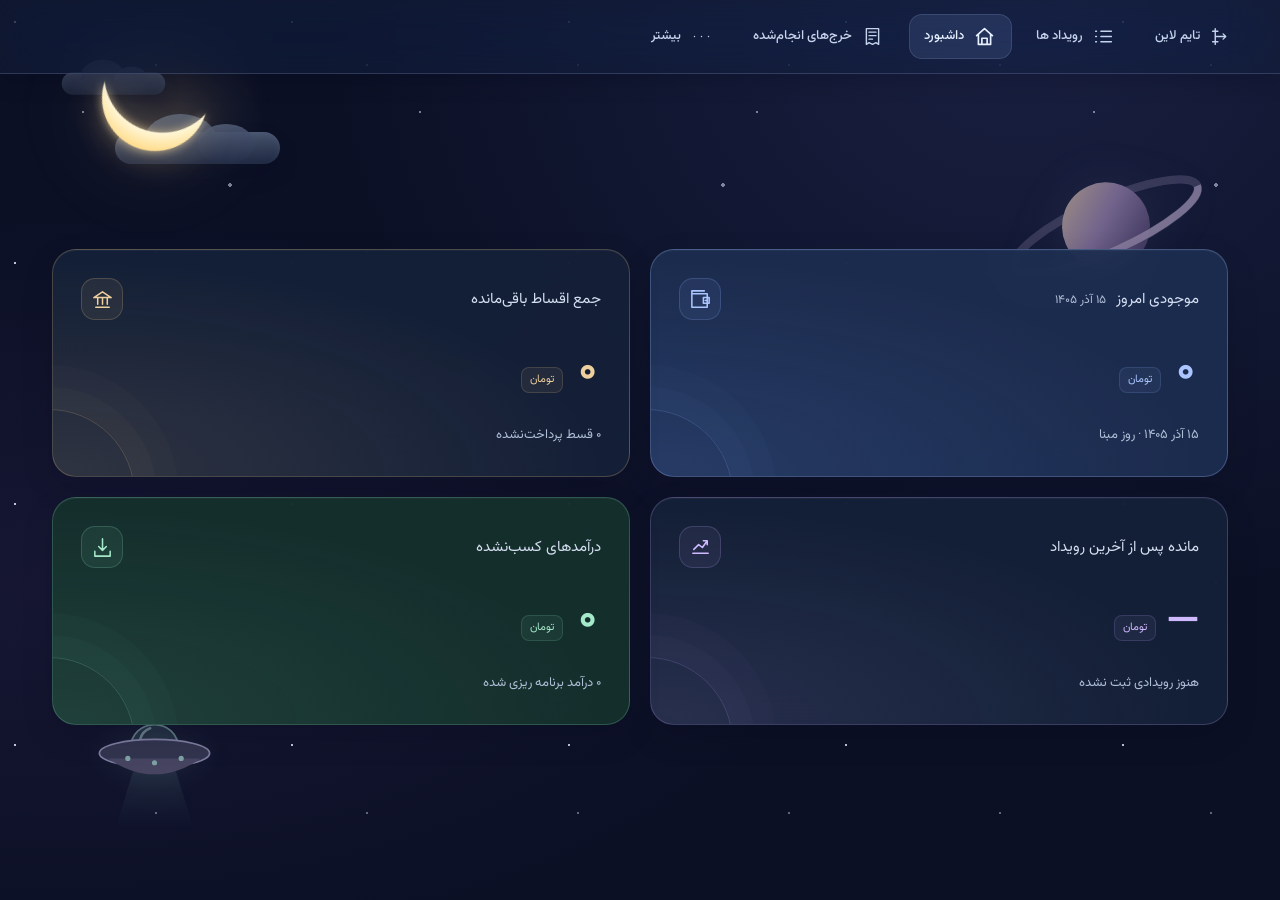
==== commit a778d839: "refactor" ====
--- a/index.html
+++ b/index.html
@@ -14,6 +14,7 @@
   <link rel="stylesheet" href="readability.css">
   <link rel="stylesheet" href="shooting-stars.css">
   <link rel="stylesheet" href="moon.css">
+  <link rel="stylesheet" href="space-decor.css">
   <link rel="stylesheet" href="features.css">
   <link rel="stylesheet" href="planning-tools.css">
 <link rel="stylesheet" href="controls.css">
@@ -29,6 +30,10 @@
 </head>
 
 <body>
+  <div class="space-decor" aria-hidden="true">
+    <svg class="space-saturn" viewBox="0 0 240 160"><defs><linearGradient id="saturn-tone" x2=".8" y2="1"><stop stop-color="#ead0ad"/><stop offset=".5" stop-color="#a58cbb"/><stop offset="1" stop-color="#544573"/></linearGradient></defs><g transform="rotate(-24 120 80)"><ellipse cx="120" cy="80" rx="109" ry="28" fill="none" stroke="#c7b3df" stroke-width="9" opacity=".3"/><circle cx="120" cy="80" r="48" fill="url(#saturn-tone)"/><path d="M11 80a109 28 0 0 0 218 0" fill="none" stroke="#dbc5e6" stroke-width="8" opacity=".7"/></g></svg>
+    <svg class="space-ufo" viewBox="0 0 180 160"><defs><linearGradient id="ufo-beam" x2="0" y2="1"><stop stop-color="#a6e6e0" stop-opacity=".15"/><stop offset="1" stop-color="#a6e6e0" stop-opacity="0"/></linearGradient></defs><path d="m68 75-25 80h94l-25-80" fill="url(#ufo-beam)"/><path d="M62 59c0-39 56-39 56 0" fill="#8ccec8" fill-opacity=".2" stroke="#b1e6e0" stroke-opacity=".7" stroke-width="2"/><path d="M73 48c2-8 6-12 12-14" fill="none" stroke="#d7ffff" stroke-opacity=".6" stroke-width="3" stroke-linecap="round"/><ellipse cx="90" cy="63" rx="64" ry="16" fill="#454763" stroke="#b9b5de" stroke-width="2"/><path d="M36 69q54 37 108 0" fill="#65607e"/><g fill="#bbefe4"><circle cx="59" cy="69" r="3"/><circle cx="90" cy="74" r="3"/><circle cx="121" cy="69" r="3"/></g></svg>
+  </div>
   <div class="moon-clouds" aria-hidden="true"><span class="moon-cloud back"></span><span
       class="moon-cloud front"></span></div>
   <main class="container">
@@ -36,7 +41,7 @@
 <div id="more-menu" class="more-menu" popover="manual" role="menu" aria-label="بیشتر"><button id="export" type="button" role="menuitem">دریافت بک آپ</button><button id="import" type="button" role="menuitem">بازیابی فایل</button><input id="backup-file" type="file" accept="application/json,.json" hidden><button id="delete-all" type="button" role="menuitem" class="delete-all">حذف همهٔ اطلاعات</button></div>
     <!-- <section id="filter-controls" class="filter-panel"><div class="tools-heading"><h2>جست‌وجو و فیلتر</h2><button id="scenario-open" class="quiet" type="button">اگر این خرید را انجام بدهم…</button></div><div class="filter-row"><div><label for="filter-query">عنوان</label><input id="filter-query" type="search" placeholder="جست‌وجوی عنوان…"></div><div><label for="filter-type">نوع</label><select id="filter-type"><option value="all">همه</option><option value="income">درآمد</option><option value="expense">هزینه</option><option value="bank">قسط بانکی</option></select></div><div><label for="filter-status">وضعیت</label><select id="filter-status"><option value="all">همه</option><option value="done">تأییدشده</option><option value="pending">تأییدنشده</option></select></div></div><div class="filter-dates"><div><label><input id="filter-from" type="checkbox">از تاریخ</label><div id="filter-from-date" class="date-picker" aria-label="شروع بازه"></div></div><div><label><input id="filter-to" type="checkbox">تا تاریخ</label><div id="filter-to-date" class="date-picker" aria-label="پایان بازه"></div></div><button id="filter-reset" class="quiet">پاک کردن فیلتر</button></div><p id="filter-summary"></p><p id="filter-error" role="status"></p></section> -->
     <section class="overview" aria-label="خلاصه مالی">
-      <article class="balance"><div class="stat-heading"><span>موجودی امروز</span><span class="stat-icon" aria-hidden="true"><svg viewBox="0 0 24 24"><path d="M3 6h16v14H3zM3 6V3h13M15 10h6v6h-6zM17 13h1"/></svg></span></div>
+      <article class="balance"><div class="stat-heading"><span class="stat-heading-label"><span>موجودی امروز</span><span id="today-heading-date" class="stat-heading-date"></span></span><span class="stat-icon" aria-hidden="true"><svg viewBox="0 0 24 24"><path d="M3 6h16v14H3zM3 6V3h13M15 10h6v6h-6zM17 13h1"/></svg></span></div>
         <div class="summary-amount"><strong id="today-value">۰</strong><span class="currency-badge">تومان</span></div>
         <small id="today-date"></small>
       </article>
@@ -51,8 +56,7 @@
       </article>
       <article class="upcoming-income"><div class="stat-heading"><span>درآمدهای کسب‌نشده</span><span class="stat-icon" aria-hidden="true"><svg viewBox="0 0 24 24"><path d="M12 3v12m-4-4 4 4 4-4M4 16v5h16v-5"/></svg></span></div>
         <div class="summary-amount"><strong id="pending-income-value">۰</strong><span
-            class="currency-badge">تومان</span></div><small id="pending-income-count">درآمدهای با تاریخ دریافت بعد از
-          امروز</small>
+            class="currency-badge">تومان</span></div><small id="pending-income-count">۰ درآمد برنامه ریزی شده</small>
       </article>
     </section>
     <section id="records-page" hidden>
--- a/space-decor.css
+++ b/space-decor.css
@@ -0,0 +1,13 @@
+/* Background ornaments stay outside the interactive content. */
+.space-decor { position:fixed; inset:0; overflow:hidden; pointer-events:none; z-index:-1; }
+.space-saturn { position:absolute; width:220px; right:5%; top:17%; opacity:.65; filter:drop-shadow(0 0 28px #b6a0dc22); }
+.space-ufo { position:absolute; width:155px; left:6%; bottom:7%; opacity:.65; filter:drop-shadow(0 0 16px #a6e6e022); }
+@media (prefers-reduced-motion:no-preference) {
+ .space-saturn { animation:planet-float 19s ease-in-out infinite alternate; }
+ .space-ufo { animation:planet-float 8s -3s ease-in-out infinite alternate-reverse; }
+ @keyframes planet-float { from { translate:0 -7px; } to { translate:0 7px; } }
+}
+@media(max-width:700px) {
+ .space-saturn { width:130px; right:-18px; top:18%; opacity:.45; }
+ .space-ufo { width:100px; left:-8px; bottom:90px; opacity:.4; }
+}
--- a/dashboard-layout.css
+++ b/dashboard-layout.css
@@ -94,3 +94,6 @@
   #records-page .forms > .panel { padding: 20px; }
   #records-page .forms .two-fields { gap: 12px; }
 }
+
+.stat-heading-label { display: flex; flex: 1; min-width: 0; align-items: baseline; flex-wrap: wrap; gap: 4px 10px; }
+.stat-heading-date { color: #afbed7; font-size: 12px; font-weight: 400; white-space: nowrap; }
